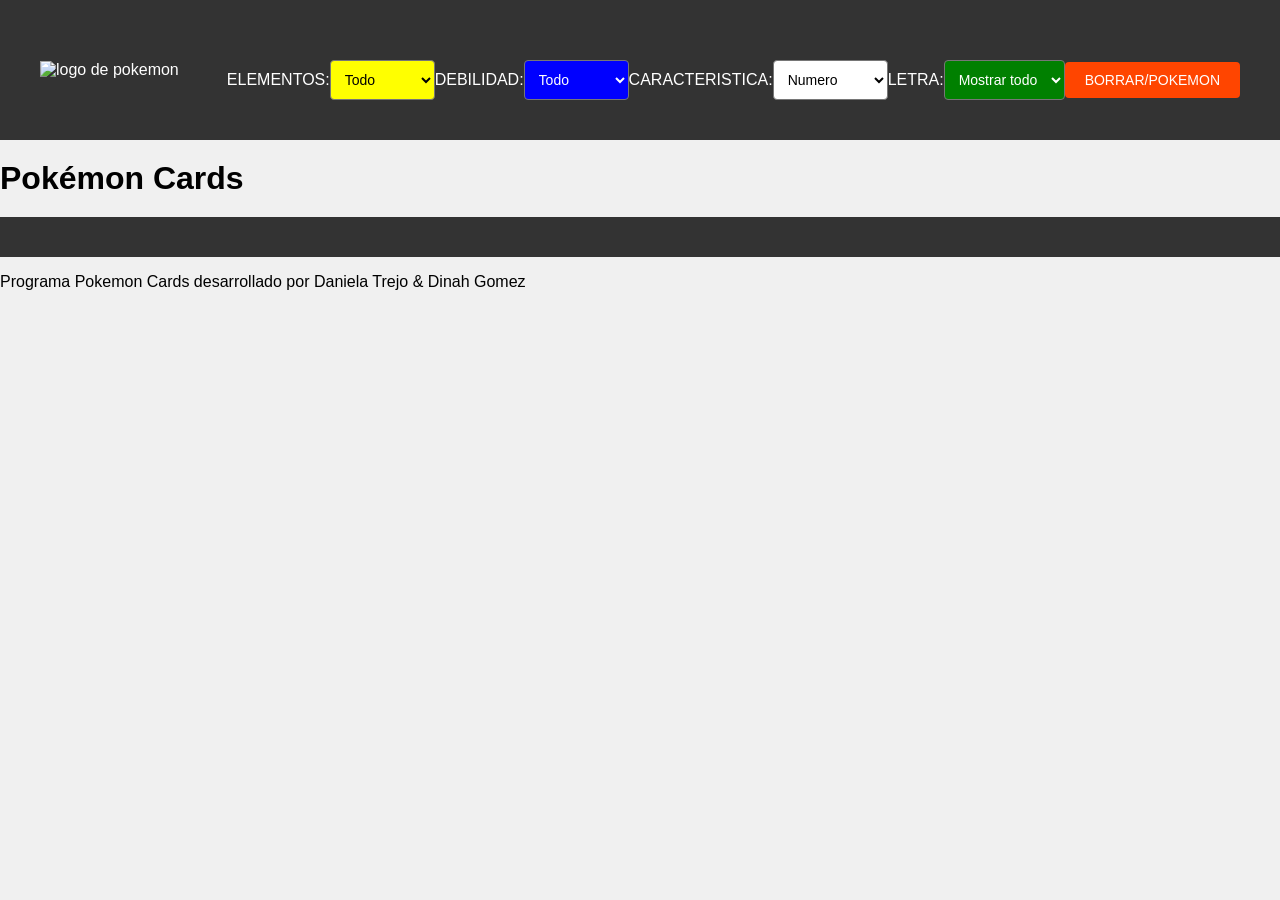
==== src/index.html @ 69b5def7 "nombres de botones" ====
<!DOCTYPE html>

<html lang="es">

<head>

 <meta charset="UTF-8" />
 <meta http-equiv="X-UA-Compatible" content="IE=edge" />
 <meta name="viewport" content="width=device-width, initial-scale=1.0" />
 <title>PokemonGame</title>
<link rel="stylesheet" href="style.css" />

</head>

 <body>

<header class="titulo-con-logo">
 <img src="https://encrypted-tbn0.gstatic.com/images?q=tbn:ANd9GcSlN7Bom07sPG8XqsISovyOghFONslfqtoxXQ&usqp=CAU" alt="logo de pokemon">

<main>

 <div class="botones desplegables">
 <label for="elemental"> ELEMENTOS:</label>
 <select id="elemental" name="elementos" data-testid="select-elementos">
 <option value="Todo">Todo</option>
 <option value="Planta">Planta</option>
 <option value="Agua">Agua</option>
 <option value="Fuego">Fuego</option>
 <option value="Veneno">Veneno</option>
 <option value="Psiquico">Psiquico</option>
 <option value="Volador">Volador</option>
 <option value="Fantasma">Fantasma</option>
 <option value="Electrico">Electrico</option>
 <option value="Normal">Normal</option>
 <option value="Hada">Hada</option>
 <option value="Acero">Acero</option>
 <option value="Lucha">Lucha</option>
 <option value="Siniestro">Siniestro</option>
 <option value="Dragon">Dragon</option>
  </select>



 <label for="weakness"> DEBILIDAD:</label>
 <select id="weakness" name="debilidad" data-testid="select-debilidad">
 <option value="Todo">Todo</option>
 <option value="Planta">Planta</option>
 <option value="Agua">Agua</option>
 <option value="Fuego">Fuego</option>
 <option value="Hielo">Hielo</option>
 <option value="Tierra">Tierra</option>
 <option value="Roca">Roca</option>
 <option value="Bicho">Bicho</option>
 <option value="Veneno">Veneno</option>
 <option value="Psiquico">Psiquico</option>
 <option value="Volador">Volador</option>
 <option value="Fantasma">Fantasma</option>
 <option value="Electrico">Electrico</option>
 <option value="Hada">Hada</option>
 <option value="Acero">Acero</option>
 <option value="Lucha">Lucha</option>
 <option value="Siniestro">Siniestro</option>
 <option value="Dragon">Dragon</option>
  </select>



 <label for="order">CARACTERISTICA:</label>
 <select id="order" name="ordenar" data-testid="select-ordenar">
 <option value="Numero">Numero</option>
 <option value="Nombre">Nombre</option>
 <option value="Generación">Generación</option>
 <option value="Ataque">Ataque</option>
 <option value="Defensa">Defensa</option>
 <option value="Velocidad">Velocidad</option>
  </select>



 <label for="word">LETRA:</label>
 <select id="word" name="alfabeto">
 <option value="">Mostrar todo</option>
 <option value="a">A</option>
 <option value="b">B</option>
 <option value="C">C</option>
 <option value="D">D</option>
 <option value="E">E</option>
 <option value="F">F</option>
 <option value="G">G</option>
 <option value="H">H</option>
 <option value="I">I</option>
 <option value="J">J</option>
 <option value="K">K</option>
 <option value="L">L</option>
 <option value="M">M</option>
 <option value="N">N</option>
 <option value="O">O</option>
 <option value="P">P</option>
 <option value="Q">Q</option>
 <option value="R">R</option>
 <option value="S">S</option>
 <option value="T">T</option>
 <option value="U">U</option>
 <option value="V">V</option>
 <option value="W">W</option>
 <option value="X">X</option>
 <option value="Y">Y</option>
 <option value="Z">Z</option>
 <option value="Z - A">Z - A</option>
  </select>


  <button id="clear" data-testid="button-borrar">BORRAR/POKEMON</button>

  </header>

  <h1>Pokémon Cards</h1>

</div>

 <div id="root">
 <ul
 id="pokemon-list"
 itemscope
 itemtype="http://schema.org/ItemList"
 ></ul>
 </div>
 </main>

 <script src="main.js" type="module"></script>

 <footer>
 <p>Programa Pokemon Cards desarrollado por Daniela Trejo & Dinah Gomez</p>
 </footer>
 </body>
</html>
---- src/style.css ----
/* Estilos para el contenedor principal */
body {
  font-family: Arial, sans-serif;
  background-color: #f0f0f0;
  margin: 0;
  padding: 0;
}

/* Estilos para el encabezado con el logo */
.titulo-con-logo {
  display: flex;
  align-items: center;
  justify-content: space-between;
  padding: 40px;
  background-color: #333;
  color: white;
}

.titulo-con-logo img {
  max-height: 80px;
  margin-right: 20px;
}

.titulo-con-logo h1 {
  margin: 0;
  font-size: 2em; /* Título un poco más grande */
}

/* Estilos para el contenedor de botones y selects */
.botones {
  display: flex;
  justify-content: space-around;
  align-items: center;
  margin-top: 20px;
}

.botones select,
.botones button {
  padding: 10px;
  font-size: 14px;
  border-radius: 4px;
  cursor: pointer;
}

/* Colores para los botones desplegables */
.botones select:nth-of-type(1) {
  background-color: yellow; /* Amarillo */
  color: black;
}

.botones select:nth-of-type(2) {
  background-color: blue; /* Azul */
  color: white;
}

.botones select:nth-of-type(3) {
  background-color: white; /* Blanco */
  color: black;
}

.botones select:nth-of-type(4) {
  background-color: green; /* Verde */
  color: white;
}

/* Estilos para el botón "BORRAR" */
#clear {
  background-color: #ff4500; /* Naranja */
  color: white;
  border: none;
  padding: 10px 20px;
  font-size: 14px;
  cursor: pointer;
  border-radius: 4px;
  transition: background-color 0.3s ease;
}

#clear:hover {
  background-color: #cc3700; /* Naranja más oscuro al hacer hover */
}

/* Estilos para la lista de Pokémon */
ul#pokemon-list {
  list-style-type: none;
  padding: 20px;
  display: flex;
  flex-wrap: wrap;
  gap: 20px;
  justify-content: center;
  background-color: #333; /* Fondo negro para el contenedor de las tarjetas */
}

ul#pokemon-list li {
  width: 250px;
  background-color: #fff;
  border: 1px solid #ccc;
  padding: 15px;
  border-radius: 8px;
  box-shadow: 0 4px 8px rgba(0, 0, 0, 0.1);
  position: relative;
  overflow: hidden;
  transition: transform 0.3s ease;
}

ul#pokemon-list li:hover {
  transform: scale(1.03);
}

ul#pokemon-list li img {
  width: 100%;
  height: auto;
  border-radius: 8px;
}

ul#pokemon-list li h3 {
  font-size: 1.2em;
  margin-top: 0.5em;
}

ul#pokemon-list li p {
  font-size: 0.9em;
  margin-top: 0.5em;
}

ul#pokemon-list li .facts {
  display: none;
  position: absolute;
  top: 0;
  left: 0;
  z-index: 10;
  width: 100%;
  height: 100%;
  background-color: rgba(240, 240, 240, 0.95);
  border: 1px solid #ccc;
  border-radius: 8px;
  padding: 10px;
  box-shadow: 0 4px 8px rgba(0, 0, 0, 0.1);
  overflow-y: auto;
}

ul#pokemon-list li:hover .facts {
  display: block;
}
/* Estilos para la lista de Pokémon */
ul#pokemon-list {
  list-style-type: none;
  padding: 20px;
  display: flex;
  flex-wrap: wrap;
  gap: 20px;
  justify-content: center;
  background-color: #333; /* Fondo negro para el contenedor de las tarjetas */
}

ul#pokemon-list li {
  width: 250px;
  background-color: #fff;
  border: 1px solid #ccc;
  padding: 15px;
  border-radius: 8px;
  box-shadow: 0 4px 8px rgba(0, 0, 0, 0.1);
  position: relative;
  overflow: hidden;
  transition: transform 0.3s ease;
}

ul#pokemon-list li:hover {
  transform: scale(1.03);
}

ul#pokemon-list li img {
  width: 100%;
  height: auto;
  border-radius: 8px;
}

ul#pokemon-list li h3 {
  font-size: 1.2em;
  margin-top: 0.5em;
}

ul#pokemon-list li p {
  font-size: 0.9em;
  margin-top: 0.5em;
}

ul#pokemon-list li .details {
  display: none;
  padding-top: 10px;
}

ul#pokemon-list li .details p {
  margin-top: 5px;
}

ul#pokemon-list li .read-more-button {
  background-color: #ff4500; /* Naranja */
  color: white;
  border: none;
  padding: 8px 12px;
  font-size: 14px;
  cursor: pointer;
  border-radius: 4px;
  transition: background-color 0.3s ease;
}

ul#pokemon-list li .read-more-button:hover {
  background-color: #cc3700; /* Naranja más oscuro al hacer hover */
}
ul#pokemon-list li .details {
  display: none;
  padding-top: 10px;
}

ul#pokemon-list li .read-more-button {
  background-color: #ff4500; /* Naranja */
  color: white;
  border: none;
  padding: 8px 12px;
  font-size: 14px;
  cursor: pointer;
  border-radius: 4px;
  transition: background-color 0.3s ease;
}

ul#pokemon-list li .read-more-button:hover {
  background-color: #cc3700; /* Naranja más oscuro al hacer hover */
}

ul#pokemon-list li:hover .details {
  display: block;
}
body {
    font-family: Arial, sans-serif;
}

.titulo-con-logo {
    display: flex;
    align-items: center;
    gap: 10px;
}

h1 {
    margin: 20px 0;
}

.botones-desplegables {
    display: flex;
    gap: 10px;
    margin-bottom: 20px;
}

#pokemon-container {
    display: flex;
    flex-wrap: wrap;
    gap: 20px;
}

.pokemon-card {
    border: 1px solid #ccc;
    padding: 10px;
    width: 200px;
    position: relative;
}

.pokemon-name {
    font-size: 1.5em;
    margin-bottom: 10px;
}

.pokemon-description {
    font-size: 1em;
    margin-bottom: 10px;
}

.pokemon-details {
    display: none;
    font-size: 0.9em;
}

.boton-leer-mas {
    background-color: #f8d030;
    border: none;
    padding: 10px;
    cursor: pointer;
    position: absolute;
    bottom: 10px;
    left: 50%;
    transform: translateX(-50%);
}

.boton-leer-mas:hover {
    background-color: #f7c912;
}

.hidden {
    display: none;
}
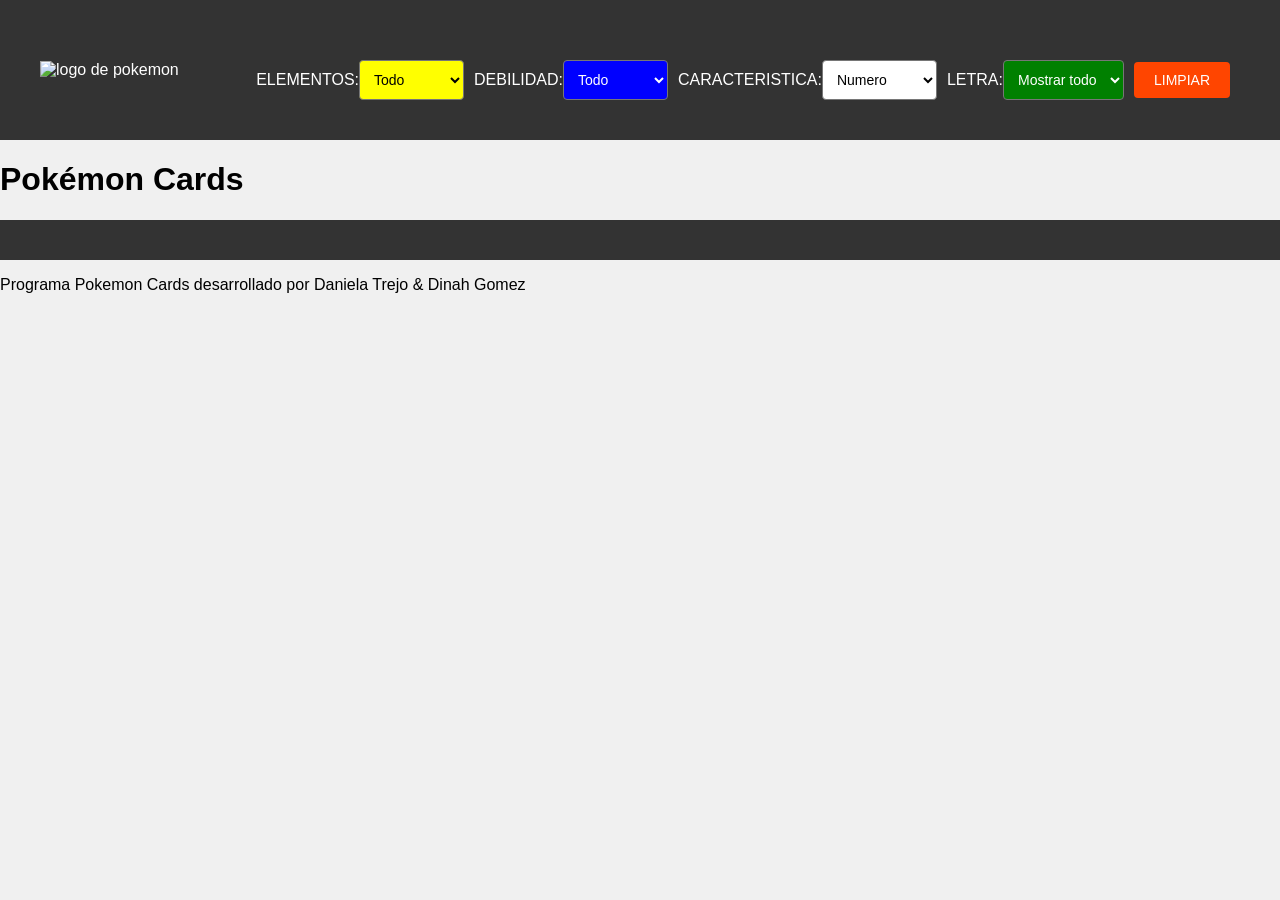
==== commit a0fcba8a: "prueba final" ====
--- a/src/index.html
+++ b/src/index.html
@@ -110,7 +110,7 @@
   </select>
 
 
-  <button id="clear" data-testid="button-borrar">BORRAR/POKEMON</button>
+  <button id="clear" data-testid="button-borrar">LIMPIAR</button>
 
   </header>
 
--- a/src/style.css
+++ b/src/style.css
@@ -18,7 +18,7 @@
 
 .titulo-con-logo img {
   max-height: 80px;
-  margin-right: 20px;
+  margin-right: 40px; /* Aumento del margen derecho para más espacio */
 }
 
 .titulo-con-logo h1 {
@@ -40,6 +40,7 @@
   font-size: 14px;
   border-radius: 4px;
   cursor: pointer;
+  margin-right: 10px; /* Espacio entre botones */
 }
 
 /* Colores para los botones desplegables */
@@ -122,68 +123,6 @@
   margin-top: 0.5em;
 }
 
-ul#pokemon-list li .facts {
-  display: none;
-  position: absolute;
-  top: 0;
-  left: 0;
-  z-index: 10;
-  width: 100%;
-  height: 100%;
-  background-color: rgba(240, 240, 240, 0.95);
-  border: 1px solid #ccc;
-  border-radius: 8px;
-  padding: 10px;
-  box-shadow: 0 4px 8px rgba(0, 0, 0, 0.1);
-  overflow-y: auto;
-}
-
-ul#pokemon-list li:hover .facts {
-  display: block;
-}
-/* Estilos para la lista de Pokémon */
-ul#pokemon-list {
-  list-style-type: none;
-  padding: 20px;
-  display: flex;
-  flex-wrap: wrap;
-  gap: 20px;
-  justify-content: center;
-  background-color: #333; /* Fondo negro para el contenedor de las tarjetas */
-}
-
-ul#pokemon-list li {
-  width: 250px;
-  background-color: #fff;
-  border: 1px solid #ccc;
-  padding: 15px;
-  border-radius: 8px;
-  box-shadow: 0 4px 8px rgba(0, 0, 0, 0.1);
-  position: relative;
-  overflow: hidden;
-  transition: transform 0.3s ease;
-}
-
-ul#pokemon-list li:hover {
-  transform: scale(1.03);
-}
-
-ul#pokemon-list li img {
-  width: 100%;
-  height: auto;
-  border-radius: 8px;
-}
-
-ul#pokemon-list li h3 {
-  font-size: 1.2em;
-  margin-top: 0.5em;
-}
-
-ul#pokemon-list li p {
-  font-size: 0.9em;
-  margin-top: 0.5em;
-}
-
 ul#pokemon-list li .details {
   display: none;
   padding-top: 10px;
@@ -207,13 +146,16 @@
 ul#pokemon-list li .read-more-button:hover {
   background-color: #cc3700; /* Naranja más oscuro al hacer hover */
 }
-ul#pokemon-list li .details {
+
+ul#pokemon-list li:hover .details {
+  display: block;
+}
+.hidden {
   display: none;
-  padding-top: 10px;
 }
-
-ul#pokemon-list li .read-more-button {
-  background-color: #ff4500; /* Naranja */
+/* Estilos para el botón "Leer más" y "Leer menos" */
+.flip-btn {
+  background-color: red; /* Cambia el color a rojo */
   color: white;
   border: none;
   padding: 8px 12px;
@@ -223,91 +165,6 @@
   transition: background-color 0.3s ease;
 }
 
-ul#pokemon-list li .read-more-button:hover {
-  background-color: #cc3700; /* Naranja más oscuro al hacer hover */
+.flip-btn:hover {
+  background-color: darkred; /* Color más oscuro al hacer hover */
 }
-
-ul#pokemon-list li:hover .details {
-  display: block;
-}
-body {
-    font-family: Arial, sans-serif;
-}
-
-.titulo-con-logo {
-    display: flex;
-    align-items: center;
-    gap: 10px;
-}
-
-h1 {
-    margin: 20px 0;
-}
-
-.botones-desplegables {
-    display: flex;
-    gap: 10px;
-    margin-bottom: 20px;
-}
-
-#pokemon-container {
-    display: flex;
-    flex-wrap: wrap;
-    gap: 20px;
-}
-
-.pokemon-card {
-    border: 1px solid #ccc;
-    padding: 10px;
-    width: 200px;
-    position: relative;
-}
-
-.pokemon-name {
-    font-size: 1.5em;
-    margin-bottom: 10px;
-}
-
-.pokemon-description {
-    font-size: 1em;
-    margin-bottom: 10px;
-}
-
-.pokemon-details {
-    display: none;
-    font-size: 0.9em;
-}
-
-.boton-leer-mas {
-    background-color: #f8d030;
-    border: none;
-    padding: 10px;
-    cursor: pointer;
-    position: absolute;
-    bottom: 10px;
-    left: 50%;
-    transform: translateX(-50%);
-}
-
-.boton-leer-mas:hover {
-    background-color: #f7c912;
-}
-
-.hidden {
-    display: none;
-}
-
-
-
-
-
-
-
-
-
-
-
-
-
-
-
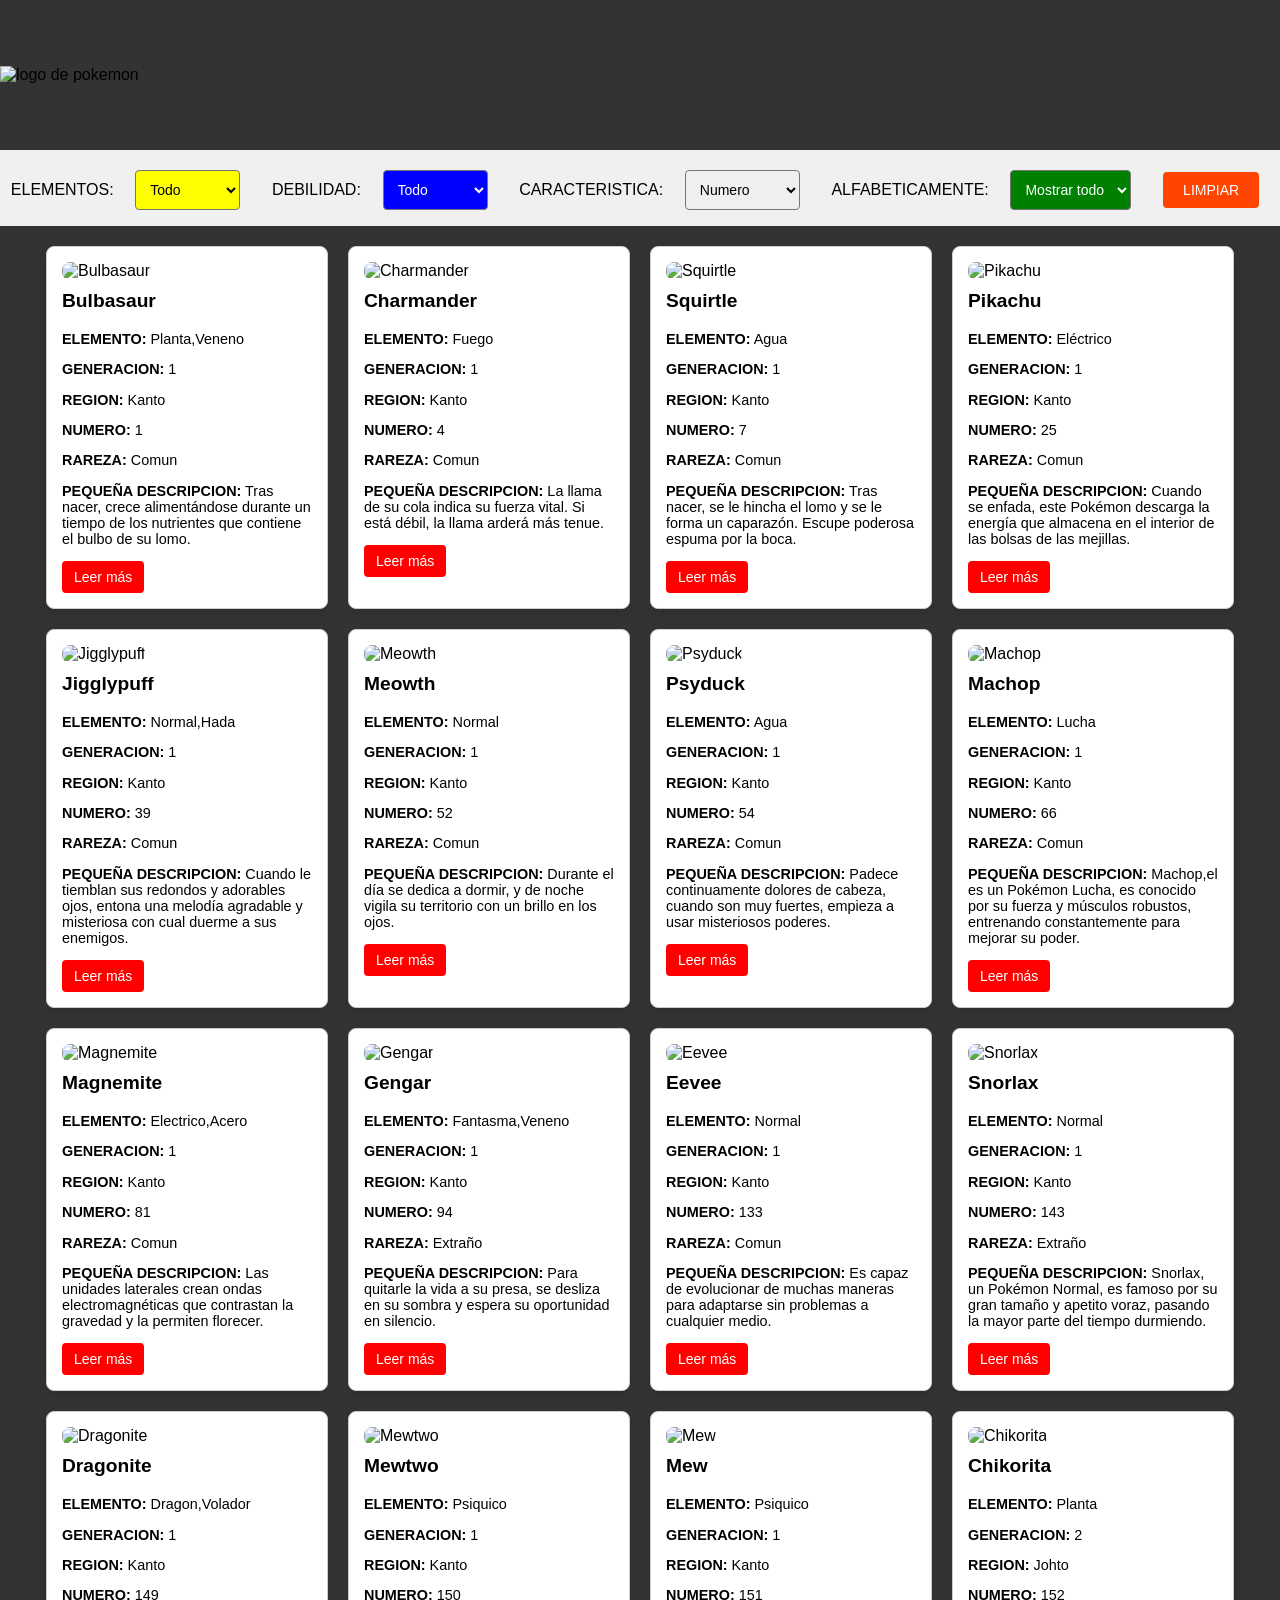
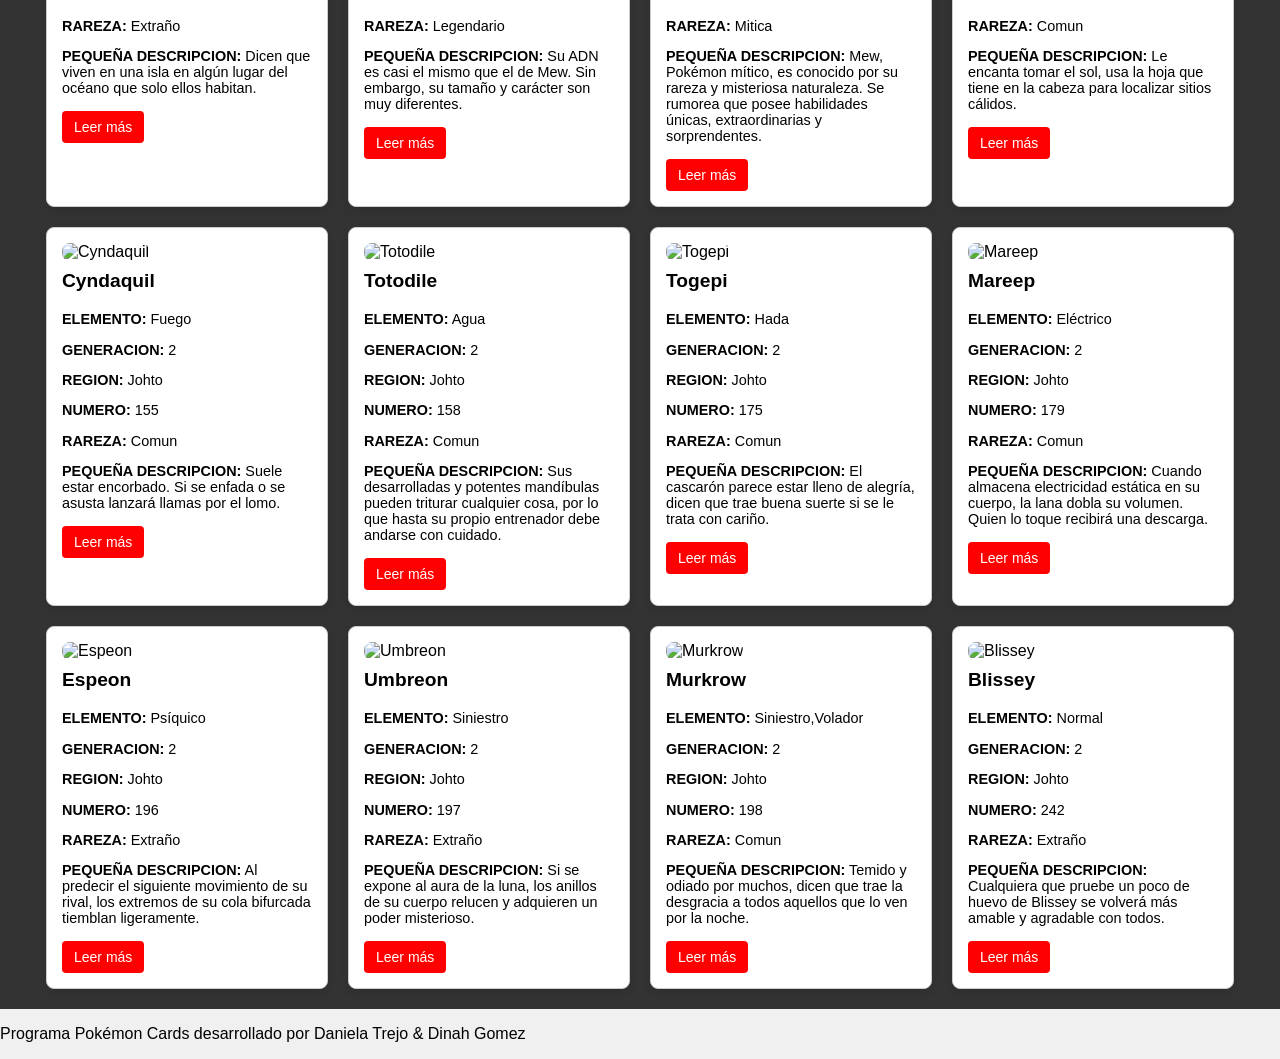
==== commit 7bf08714: "pruebas de test" ====
--- a/src/index.html
+++ b/src/index.html
@@ -4,133 +4,119 @@
 
 <head>
 
- <meta charset="UTF-8" />
- <meta http-equiv="X-UA-Compatible" content="IE=edge" />
- <meta name="viewport" content="width=device-width, initial-scale=1.0" />
- <title>PokemonGame</title>
-<link rel="stylesheet" href="style.css" />
+  <meta charset="UTF-8" />
+  <meta http-equiv="X-UA-Compatible" content="IE=edge" />
+  <meta name="viewport" content="width=device-width, initial-scale=1.0" />
+  <title>PokemonGame</title>
+  <link rel="stylesheet" href="style.css" />
 
 </head>
 
- <body>
+<body>
 
-<header class="titulo-con-logo">
- <img src="https://encrypted-tbn0.gstatic.com/images?q=tbn:ANd9GcSlN7Bom07sPG8XqsISovyOghFONslfqtoxXQ&usqp=CAU" alt="logo de pokemon">
-
-<main>
-
- <div class="botones desplegables">
- <label for="elemental"> ELEMENTOS:</label>
- <select id="elemental" name="elementos" data-testid="select-elementos">
- <option value="Todo">Todo</option>
- <option value="Planta">Planta</option>
- <option value="Agua">Agua</option>
- <option value="Fuego">Fuego</option>
- <option value="Veneno">Veneno</option>
- <option value="Psiquico">Psiquico</option>
- <option value="Volador">Volador</option>
- <option value="Fantasma">Fantasma</option>
- <option value="Electrico">Electrico</option>
- <option value="Normal">Normal</option>
- <option value="Hada">Hada</option>
- <option value="Acero">Acero</option>
- <option value="Lucha">Lucha</option>
- <option value="Siniestro">Siniestro</option>
- <option value="Dragon">Dragon</option>
-  </select>
-
-
-
- <label for="weakness"> DEBILIDAD:</label>
- <select id="weakness" name="debilidad" data-testid="select-debilidad">
- <option value="Todo">Todo</option>
- <option value="Planta">Planta</option>
- <option value="Agua">Agua</option>
- <option value="Fuego">Fuego</option>
- <option value="Hielo">Hielo</option>
- <option value="Tierra">Tierra</option>
- <option value="Roca">Roca</option>
- <option value="Bicho">Bicho</option>
- <option value="Veneno">Veneno</option>
- <option value="Psiquico">Psiquico</option>
- <option value="Volador">Volador</option>
- <option value="Fantasma">Fantasma</option>
- <option value="Electrico">Electrico</option>
- <option value="Hada">Hada</option>
- <option value="Acero">Acero</option>
- <option value="Lucha">Lucha</option>
- <option value="Siniestro">Siniestro</option>
- <option value="Dragon">Dragon</option>
-  </select>
-
-
-
- <label for="order">CARACTERISTICA:</label>
- <select id="order" name="ordenar" data-testid="select-ordenar">
- <option value="Numero">Numero</option>
- <option value="Nombre">Nombre</option>
- <option value="Generación">Generación</option>
- <option value="Ataque">Ataque</option>
- <option value="Defensa">Defensa</option>
- <option value="Velocidad">Velocidad</option>
-  </select>
-
-
-
- <label for="word">LETRA:</label>
- <select id="word" name="alfabeto">
- <option value="">Mostrar todo</option>
- <option value="a">A</option>
- <option value="b">B</option>
- <option value="C">C</option>
- <option value="D">D</option>
- <option value="E">E</option>
- <option value="F">F</option>
- <option value="G">G</option>
- <option value="H">H</option>
- <option value="I">I</option>
- <option value="J">J</option>
- <option value="K">K</option>
- <option value="L">L</option>
- <option value="M">M</option>
- <option value="N">N</option>
- <option value="O">O</option>
- <option value="P">P</option>
- <option value="Q">Q</option>
- <option value="R">R</option>
- <option value="S">S</option>
- <option value="T">T</option>
- <option value="U">U</option>
- <option value="V">V</option>
- <option value="W">W</option>
- <option value="X">X</option>
- <option value="Y">Y</option>
- <option value="Z">Z</option>
- <option value="Z - A">Z - A</option>
-  </select>
-
-
-  <button id="clear" data-testid="button-borrar">LIMPIAR</button>
-
+  <script src="main.js" type="module"></script>
+  <header id="miHeader" class="titulo-con-logo">
+    <h1>pokemon-card</h1>
+    <img src="https://upload.wikimedia.org/wikipedia/commons/1/1a/Pok%C3%A9mon_Trading_Card_Game_logo.svg" alt="logo de pokemon">
   </header>
 
-  <h1>Pokémon Cards</h1>
+  <main>
+    <div class="botones desplegables">
+      <label for="elemental">ELEMENTOS:</label>
+      <select id="elemental" name="elementos" data-testid="select-elementos" class="miSelect">
+        <option value="Todo">Todo</option>
+        <option value="Planta">Planta</option>
+        <option value="Agua">Agua</option>
+        <option value="Fuego">Fuego</option>
+        <option value="Veneno">Veneno</option>
+        <option value="Psiquico">Psiquico</option>
+        <option value="Volador">Volador</option>
+        <option value="Fantasma">Fantasma</option>
+        <option value="Electrico">Electrico</option>
+        <option value="Normal">Normal</option>
+        <option value="Hada">Hada</option>
+        <option value="Acero">Acero</option>
+        <option value="Lucha">Lucha</option>
+        <option value="Siniestro">Siniestro</option>
+        <option value="Dragon">Dragon</option>
+      </select>
 
-</div>
+      <label for="weakness">DEBILIDAD:</label>
+      <select id="weakness" name="debilidad" data-testid="select-debilidad" class="miSelect">
+        <option value="Todo">Todo</option>
+        <option value="Planta">Planta</option>
+        <option value="Agua">Agua</option>
+        <option value="Fuego">Fuego</option>
+        <option value="Hielo">Hielo</option>
+        <option value="Tierra">Tierra</option>
+        <option value="Roca">Roca</option>
+        <option value="Bicho">Bicho</option>
+        <option value="Veneno">Veneno</option>
+        <option value="Psiquico">Psiquico</option>
+        <option value="Volador">Volador</option>
+        <option value="Fantasma">Fantasma</option>
+        <option value="Electrico">Electrico</option>
+        <option value="Hada">Hada</option>
+        <option value="Acero">Acero</option>
+        <option value="Lucha">Lucha</option>
+        <option value="Siniestro">Siniestro</option>
+        <option value="Dragon">Dragon</option>
+      </select>
+      <label for="order">CARACTERISTICA:</label>
+      <select id="order" name="ordenar" data-testid="select-ordenar" class="miSelect">
+        <option value="Numero">Numero</option>
+        <option value="Nombre">Nombre</option>
+        <option value="Generación">Generación</option>
+        <option value="Ataque">Ataque</option>
+        <option value="Defensa">Defensa</option>
+        <option value="Velocidad">Velocidad</option>
+      </select>
+      <label for="word">ALFABETICAMENTE:</label>
+      <select id="word" name="alfabeto" class="miSelect">
+        <option value="">Mostrar todo</option>
+        <option value="a">A</option>
+        <option value="b">B</option>
+        <option value="c">C</option>
+        <option value="d">D</option>
+        <option value="e">E</option>
+        <option value="f">F</option>
+        <option value="g">G</option>
+        <option value="h">H</option>
+        <option value="i">I</option>
+        <option value="j">J</option>
+        <option value="k">K</option>
+        <option value="l">L</option>
+        <option value="m">M</option>
+        <option value="n">N</option>
+        <option value="o">O</option>
+        <option value="p">P</option>
+        <option value="q">Q</option>
+        <option value="r">R</option>
+        <option value="s">S</option>
+        <option value="t">T</option>
+        <option value="u">U</option>
+        <option value="v">V</option>
+        <option value="w">W</option>
+        <option value="x">X</option>
+        <option value="y">Y</option>
+        <option value="z">Z</option>
+        <option value="z-a">Z - A</option>
+      </select>
+      <button id="clear" data-testid="button-borrar">LIMPIAR</button>
+    </div>
 
- <div id="root">
- <ul
- id="pokemon-list"
- itemscope
- itemtype="http://schema.org/ItemList"
- ></ul>
- </div>
- </main>
+    <div id="root">
+      <ul id="pokemon-list"
+       itemscope
+       itemtype="http://schema.org/ItemList">
+        <!-- los elementos <li> estan justificados en view --> 
+      </ul>
+    </div>
+  </main>
+</body>
 
- <script src="main.js" type="module"></script>
+<footer>
+    <p>Programa Pokémon Cards desarrollado por Daniela Trejo & Dinah Gomez</p>
+  </footer>
 
- <footer>
- <p>Programa Pokemon Cards desarrollado por Daniela Trejo & Dinah Gomez</p>
- </footer>
- </body>
 </html>
--- a/src/style.css
+++ b/src/style.css
@@ -9,21 +9,26 @@
 /* Estilos para el encabezado con el logo */
 .titulo-con-logo {
   display: flex;
+  justify-content: center;
   align-items: center;
-  justify-content: space-between;
-  padding: 40px;
+  padding: 0;
   background-color: #333;
-  color: white;
+  width: 100%;
+  height: 150px; /* Ajustar la altura según sea necesario */
+  overflow: hidden;
 }
 
 .titulo-con-logo img {
-  max-height: 80px;
-  margin-right: 40px; /* Aumento del margen derecho para más espacio */
+  width: 100%;
+  height: auto;
+  max-height: 150px; /* Ajustar la altura máxima según sea necesario */
+  object-fit: contain;
+  margin: 0;
 }
 
+/* Ocultar el título si no es necesario */
 .titulo-con-logo h1 {
-  margin: 0;
-  font-size: 2em; /* Título un poco más grande */
+  display: none;
 }
 
 /* Estilos para el contenedor de botones y selects */
@@ -54,7 +59,7 @@
   color: white;
 }
 
-.botones select:nth-of-type(3) {
+botones select:nth-of-type(3) {
   background-color: white; /* Blanco */
   color: black;
 }
@@ -150,9 +155,11 @@
 ul#pokemon-list li:hover .details {
   display: block;
 }
+
 .hidden {
   display: none;
 }
+
 /* Estilos para el botón "Leer más" y "Leer menos" */
 .flip-btn {
   background-color: red; /* Cambia el color a rojo */
@@ -168,3 +175,4 @@
 .flip-btn:hover {
   background-color: darkred; /* Color más oscuro al hacer hover */
 }
+
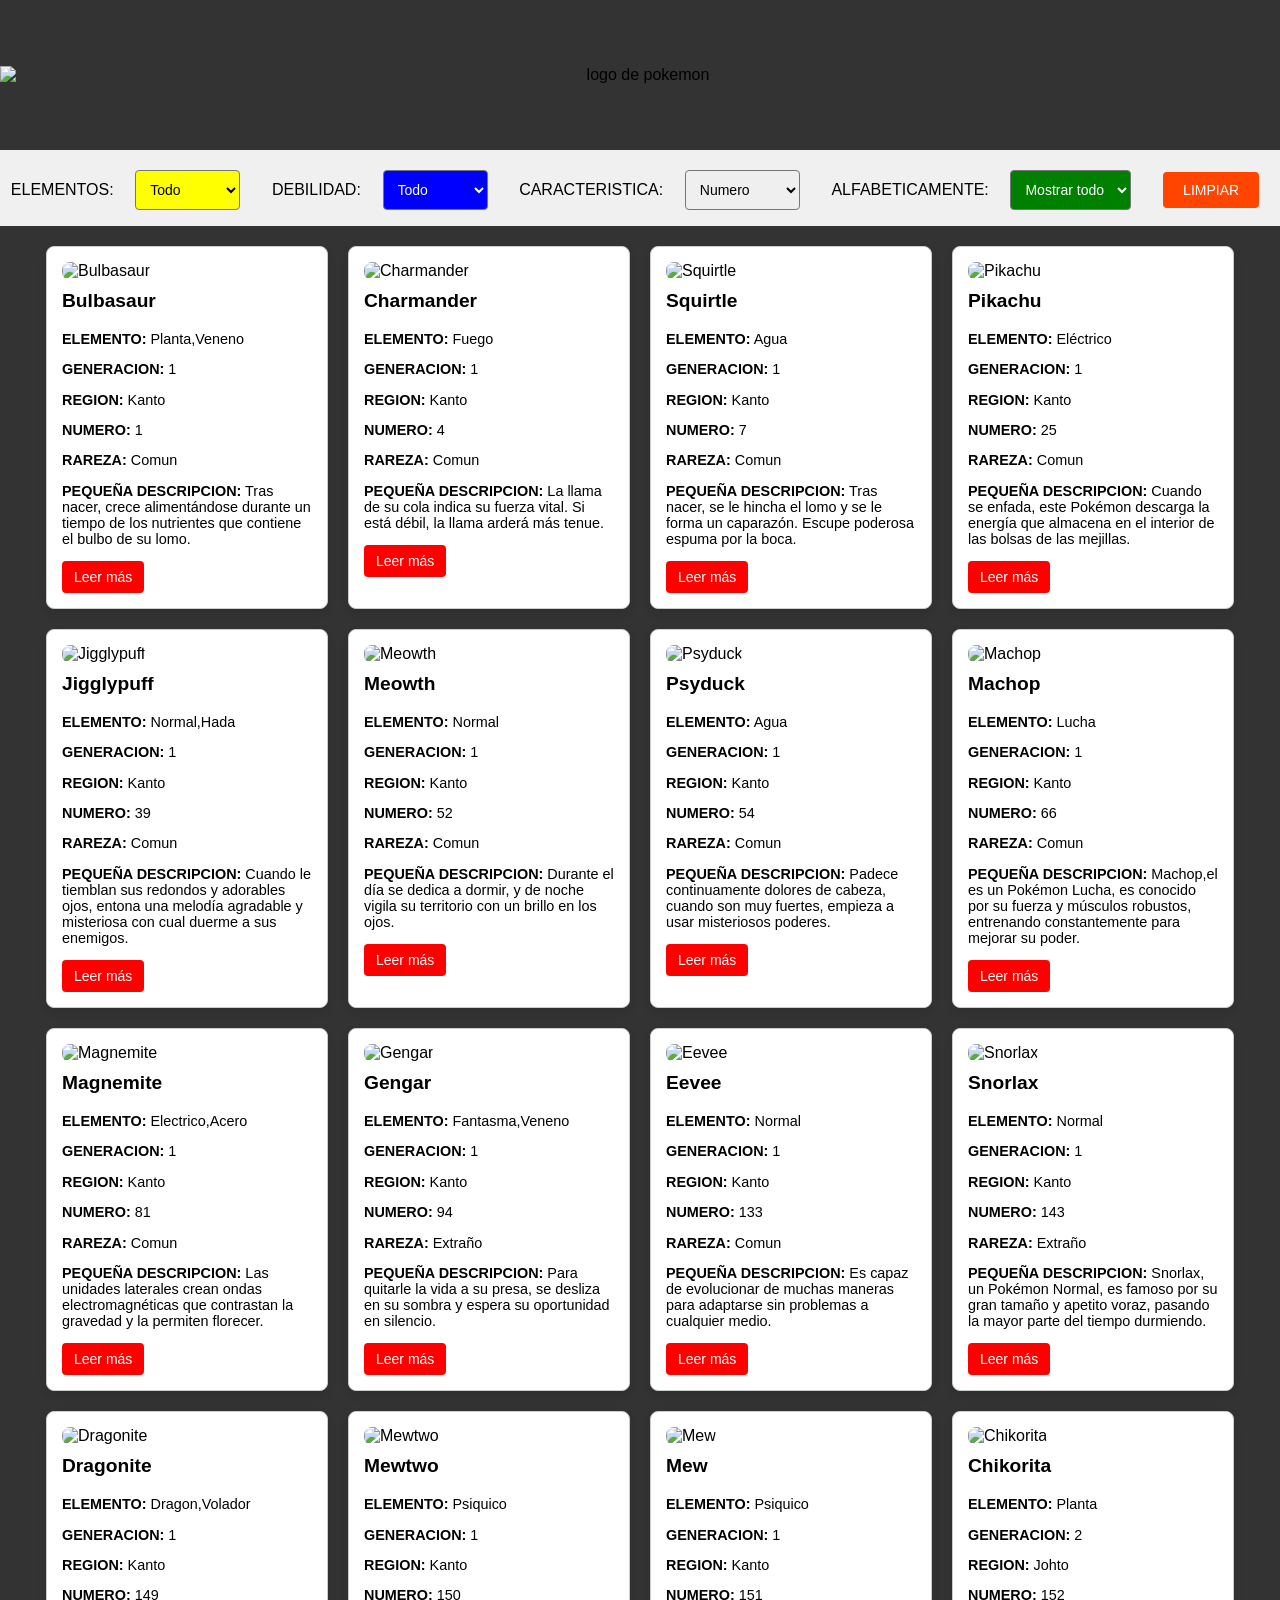
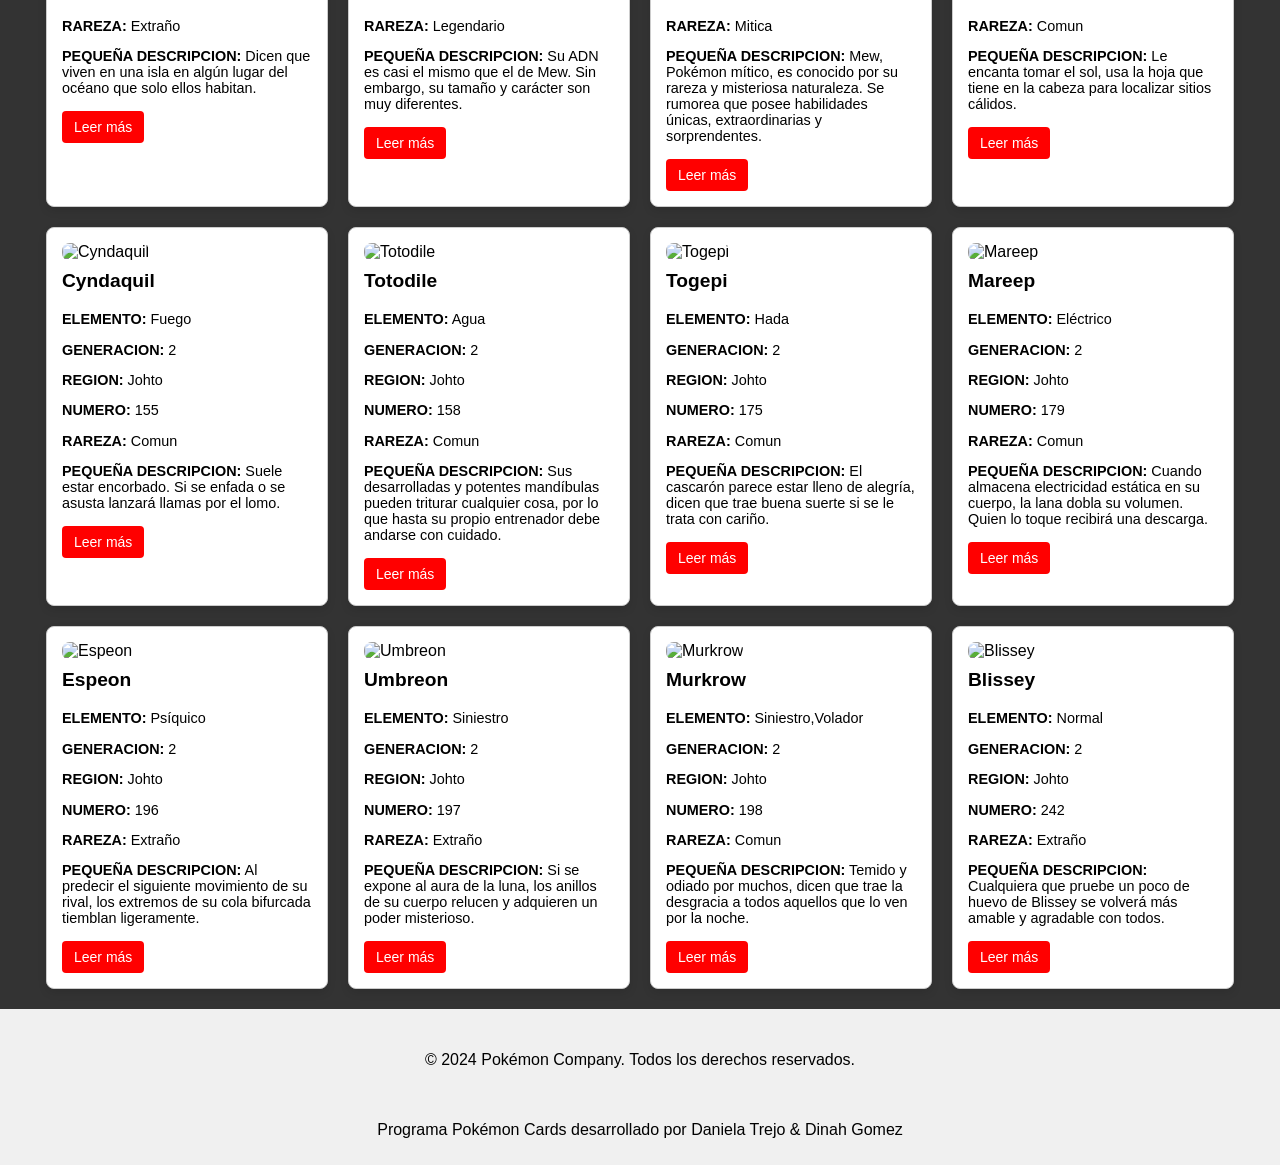
==== commit b093147f: "cambios 2 de pruebas" ====
--- a/src/index.html
+++ b/src/index.html
@@ -15,15 +15,15 @@
 <body>
 
   <script src="main.js" type="module"></script>
-  <header id="miHeader" class="titulo-con-logo">
-    <h1>pokemon-card</h1>
+  <header>
+    <h1></h1>
     <img src="https://upload.wikimedia.org/wikipedia/commons/1/1a/Pok%C3%A9mon_Trading_Card_Game_logo.svg" alt="logo de pokemon">
   </header>
-
-  <main>
+  
+    <main>
     <div class="botones desplegables">
       <label for="elemental">ELEMENTOS:</label>
-      <select id="elemental" name="elementos" data-testid="select-elementos" class="miSelect">
+      <select id="elemental" name="elementos" data-testid="select-elementos" >
         <option value="Todo">Todo</option>
         <option value="Planta">Planta</option>
         <option value="Agua">Agua</option>
@@ -42,7 +42,7 @@
       </select>
 
       <label for="weakness">DEBILIDAD:</label>
-      <select id="weakness" name="debilidad" data-testid="select-debilidad" class="miSelect">
+      <select id="weakness" name="debilidad" data-testid="select-debilidad" >
         <option value="Todo">Todo</option>
         <option value="Planta">Planta</option>
         <option value="Agua">Agua</option>
@@ -63,7 +63,7 @@
         <option value="Dragon">Dragon</option>
       </select>
       <label for="order">CARACTERISTICA:</label>
-      <select id="order" name="ordenar" data-testid="select-ordenar" class="miSelect">
+      <select id="order" name="ordenar" data-testid="select-ordenar" >
         <option value="Numero">Numero</option>
         <option value="Nombre">Nombre</option>
         <option value="Generación">Generación</option>
@@ -72,7 +72,7 @@
         <option value="Velocidad">Velocidad</option>
       </select>
       <label for="word">ALFABETICAMENTE:</label>
-      <select id="word" name="alfabeto" class="miSelect">
+      <select id="word" name="alfabeto" >
         <option value="">Mostrar todo</option>
         <option value="a">A</option>
         <option value="b">B</option>
@@ -113,10 +113,10 @@
       </ul>
     </div>
   </main>
+  <footer>
+    <p>Programa Pokémon Cards desarrollado por Daniela Trejo & Dinah Gomez</p>
+  </footer>
 </body>
 
-<footer>
-    <p>Programa Pokémon Cards desarrollado por Daniela Trejo & Dinah Gomez</p>
-  </footer>
 
 </html>
--- a/src/style.css
+++ b/src/style.css
@@ -1,3 +1,10 @@
+header {
+  background-color: #ffffff;
+  padding: 10px;
+  text-align: center;
+}
+
+
 /* Estilos para el contenedor principal */
 body {
   font-family: Arial, sans-serif;
@@ -7,7 +14,7 @@
 }
 
 /* Estilos para el encabezado con el logo */
-.titulo-con-logo {
+header {
   display: flex;
   justify-content: center;
   align-items: center;
@@ -18,7 +25,7 @@
   overflow: hidden;
 }
 
-.titulo-con-logo img {
+header img {
   width: 100%;
   height: auto;
   max-height: 150px; /* Ajustar la altura máxima según sea necesario */
@@ -27,7 +34,7 @@
 }
 
 /* Ocultar el título si no es necesario */
-.titulo-con-logo h1 {
+header h1 {
   display: none;
 }
 
@@ -60,7 +67,7 @@
 }
 
 botones select:nth-of-type(3) {
-  background-color: white; /* Blanco */
+  background-color: red; /* Blanco */
   color: black;
 }
 
@@ -160,6 +167,10 @@
   display: none;
 }
 
+li {
+ color:black/* Estilos para elementos <li> */
+}
+
 /* Estilos para el botón "Leer más" y "Leer menos" */
 .flip-btn {
   background-color: red; /* Cambia el color a rojo */
@@ -175,4 +186,9 @@
 .flip-btn:hover {
   background-color: darkred; /* Color más oscuro al hacer hover */
 }
+footer {
+  background-color: #f0f0f0;
+  padding: 10px;
+  text-align: center;
+}
 
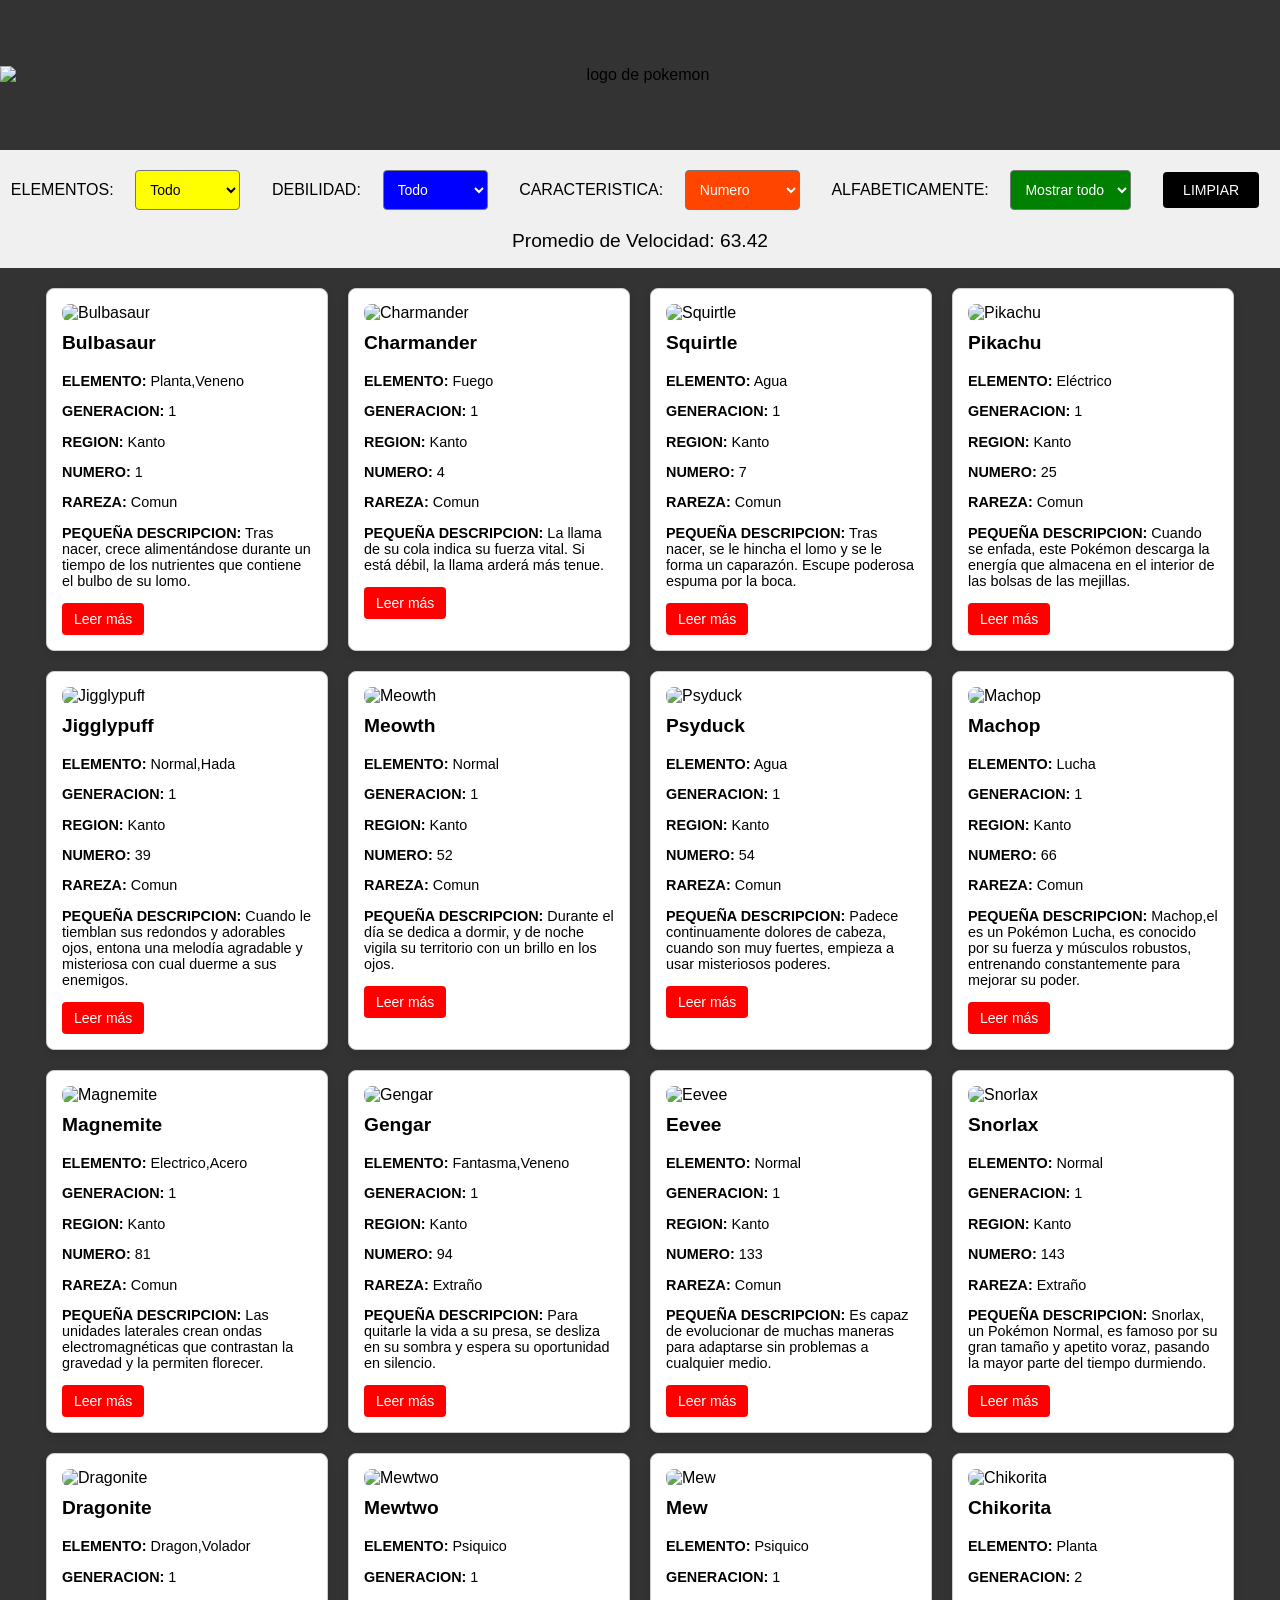
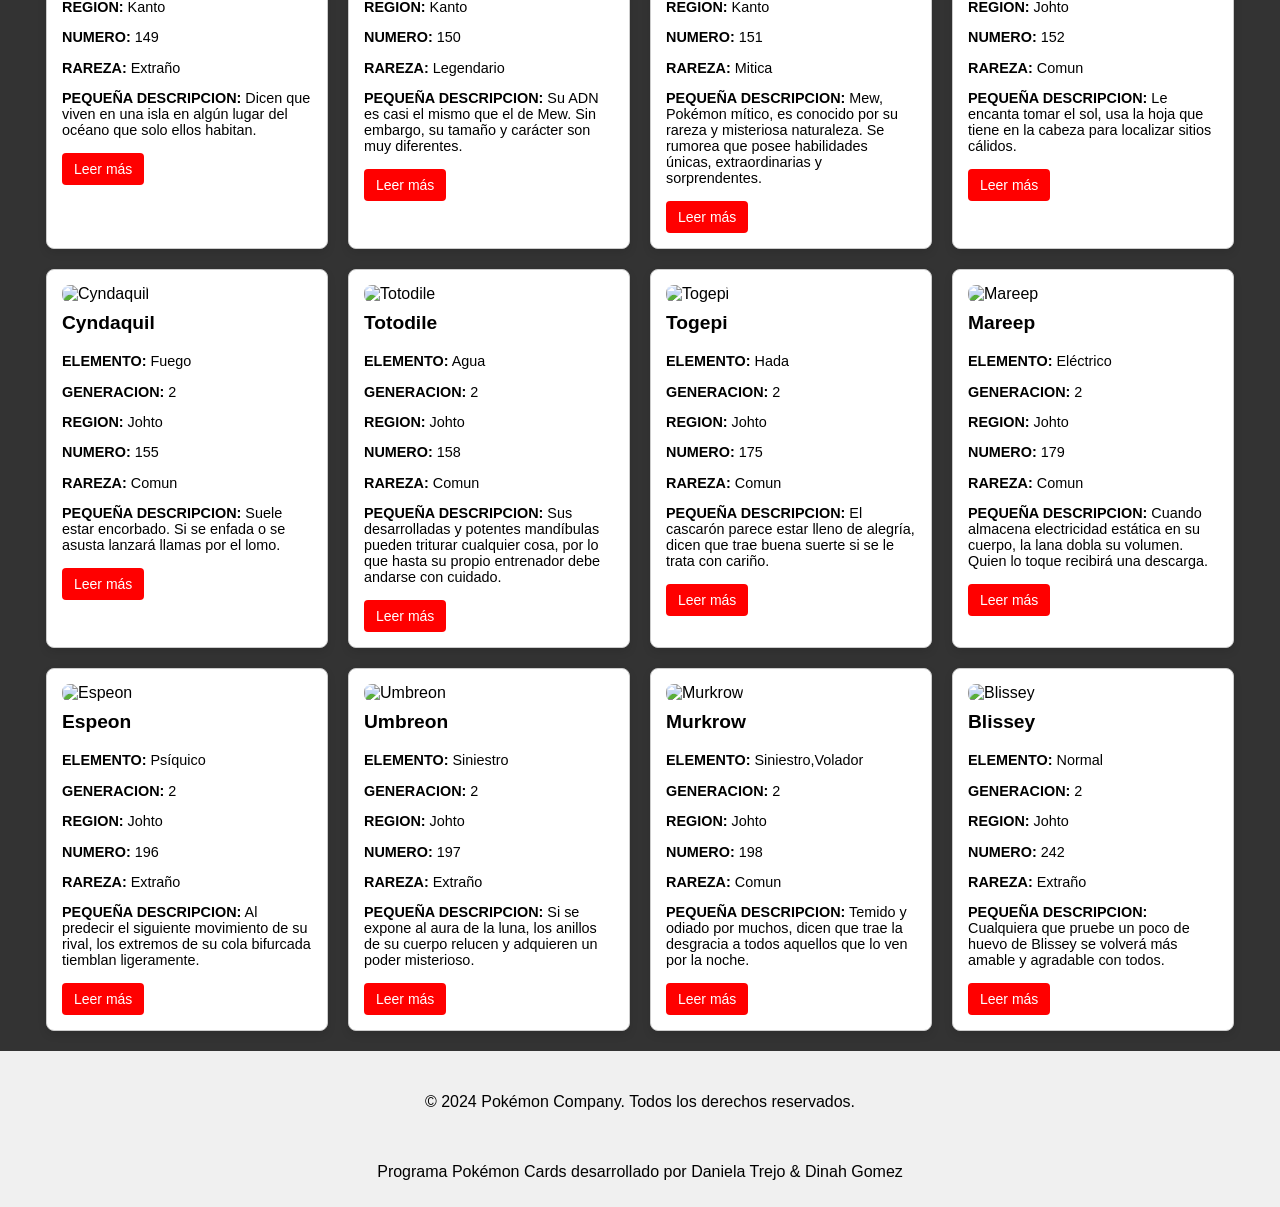
==== commit 5e9ddf45: "cambios para pruebas" ====
--- a/src/index.html
+++ b/src/index.html
@@ -105,6 +105,11 @@
       <button id="clear" data-testid="button-borrar">LIMPIAR</button>
     </div>
 
+    <!-- Contenedor para promedio de velocidad -->
+    <div id="average-speed" style="text-align: center; margin-top: 20px; font-size: 1.2em;">
+      <!-- Aquí se mostrará el promedio de velocidad -->
+    </div>
+
     <div id="root">
       <ul id="pokemon-list"
        itemscope
@@ -113,8 +118,9 @@
       </ul>
     </div>
   </main>
+  
   <footer>
-    <p>Programa Pokémon Cards desarrollado por Daniela Trejo & Dinah Gomez</p>
+    <p>Programa Pokémon Cards desarrollado por Daniela Trejo &amp; Dinah Gomez</p>
   </footer>
 </body>
 
--- a/src/style.css
+++ b/src/style.css
@@ -66,9 +66,9 @@
   color: white;
 }
 
-botones select:nth-of-type(3) {
-  background-color: red; /* Blanco */
-  color: black;
+.botones select:nth-of-type(3) {
+  background-color: orangered; /* Naranja */
+  color: white;
 }
 
 .botones select:nth-of-type(4) {
@@ -78,7 +78,7 @@
 
 /* Estilos para el botón "BORRAR" */
 #clear {
-  background-color: #ff4500; /* Naranja */
+  background-color: black; /* Naranja */
   color: white;
   border: none;
   padding: 10px 20px;
@@ -105,7 +105,7 @@
 
 ul#pokemon-list li {
   width: 250px;
-  background-color: #fff;
+  background-color: white;
   border: 1px solid #ccc;
   padding: 15px;
   border-radius: 8px;
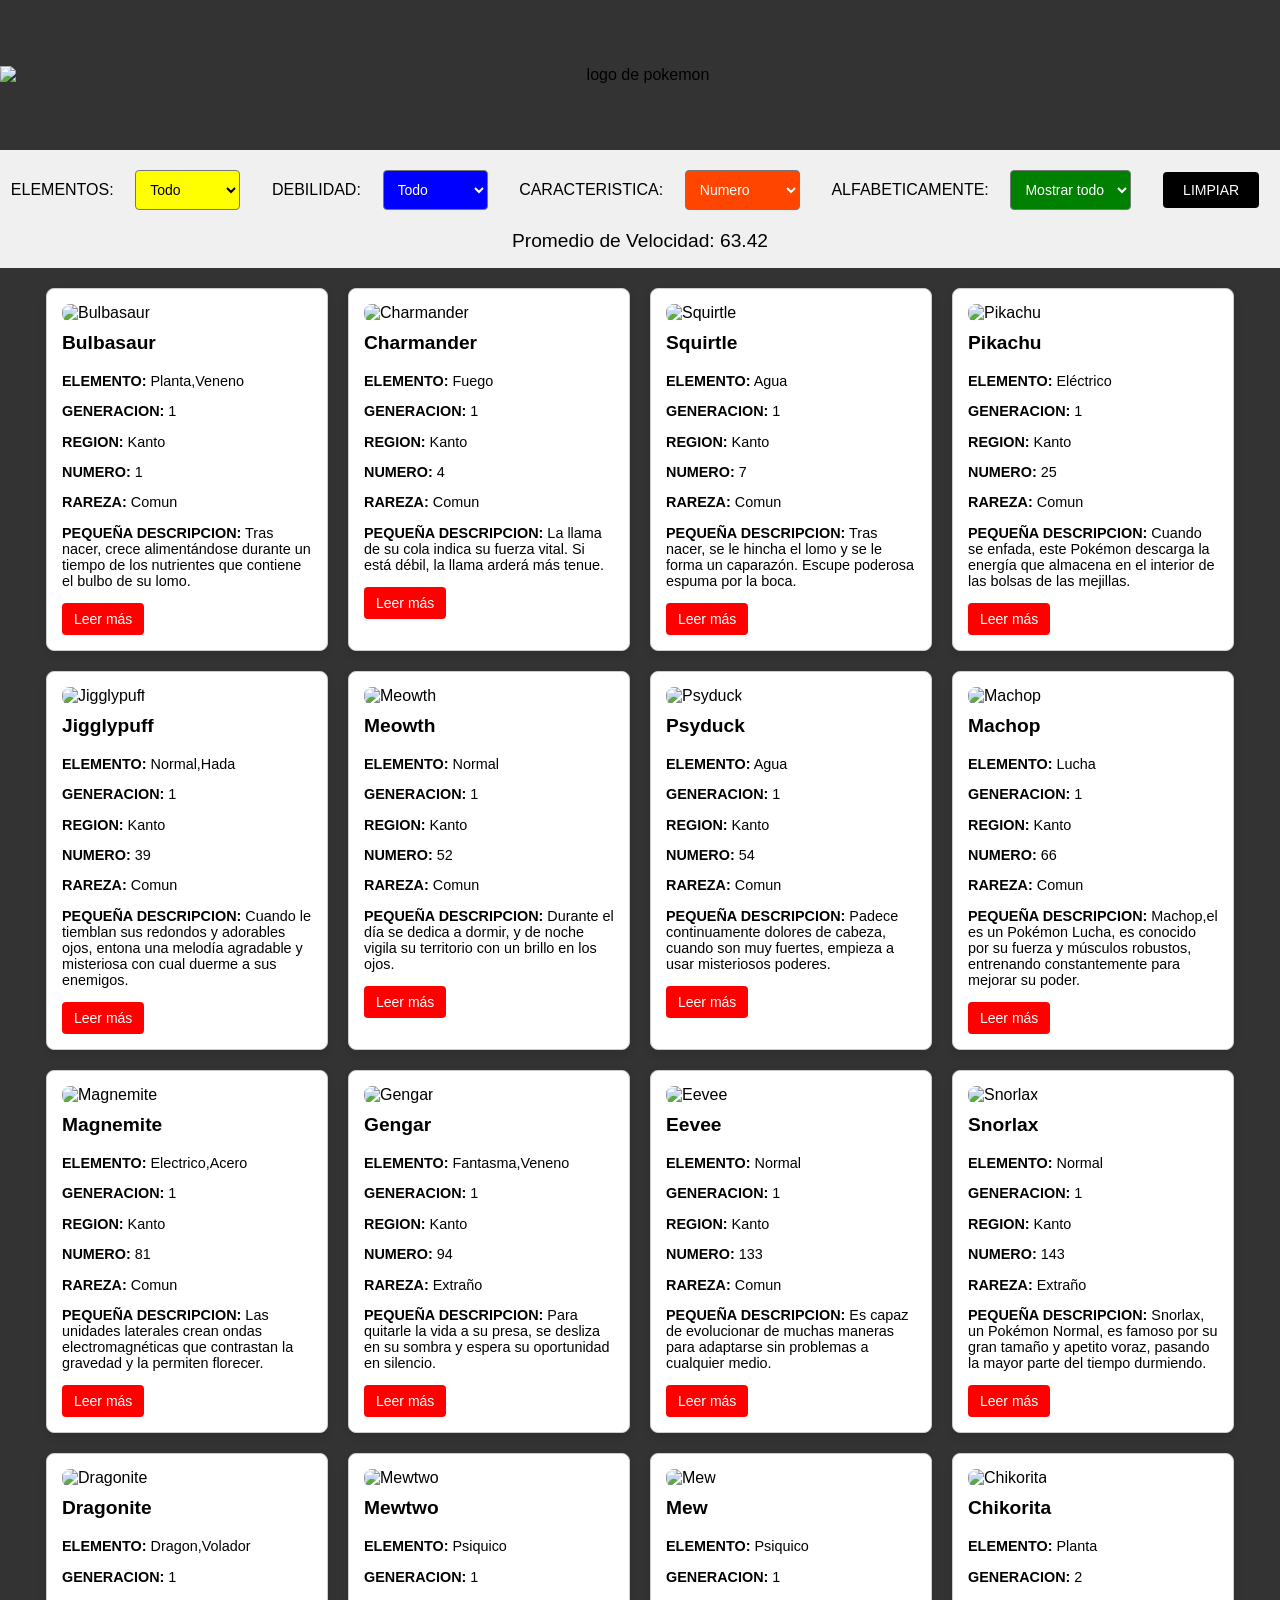
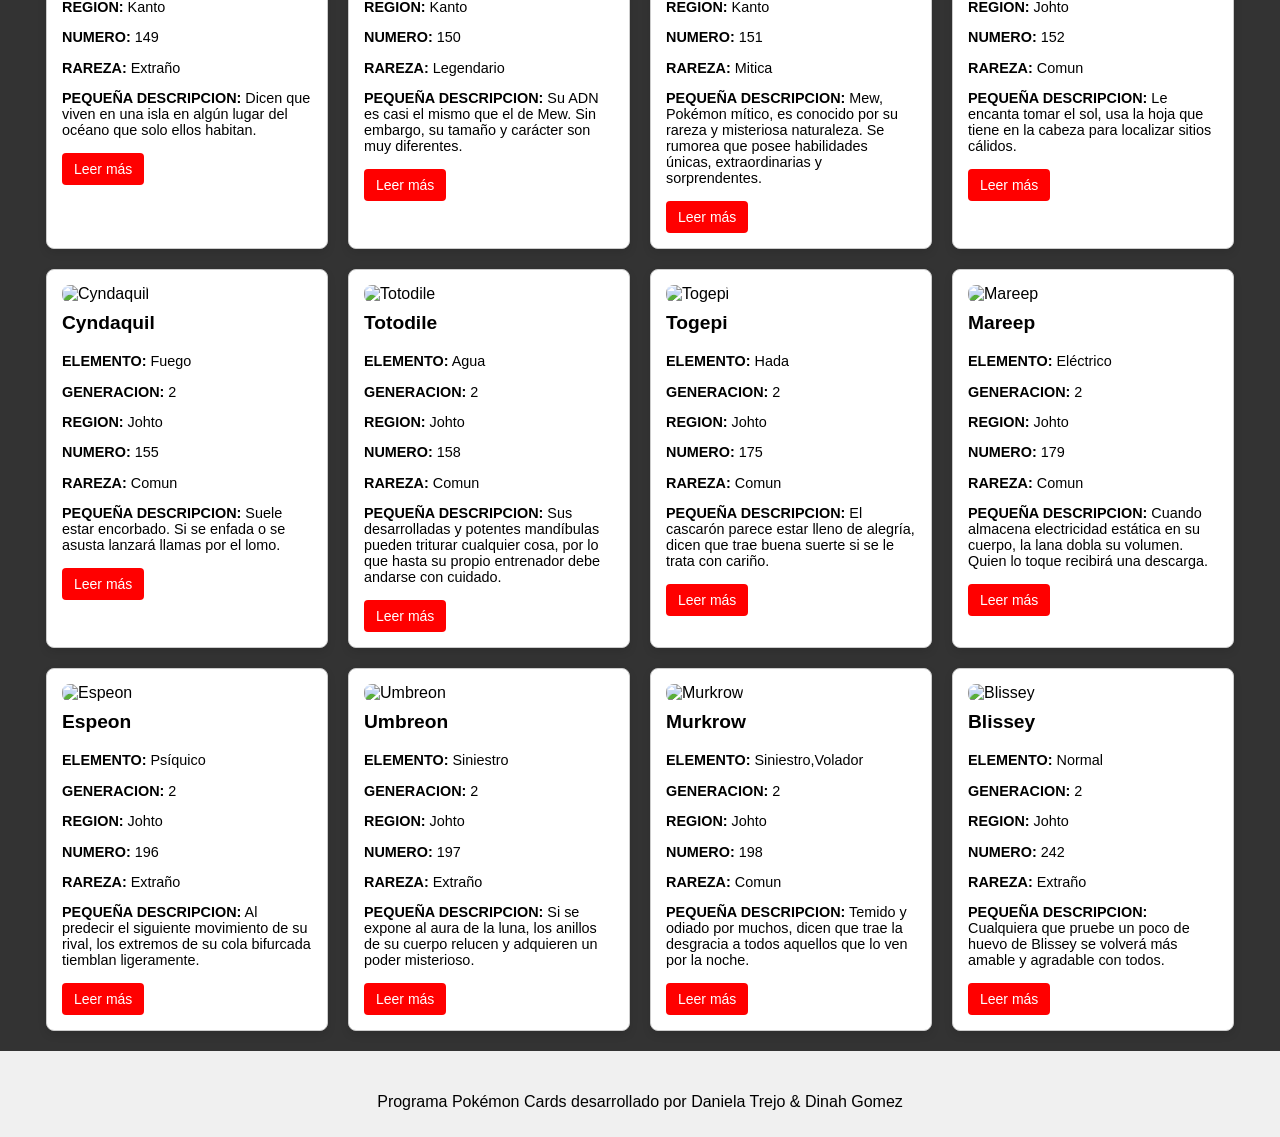
==== commit 36c44071: "comentarios" ====
--- a/src/index.html
+++ b/src/index.html
@@ -20,11 +20,11 @@
     <img src="https://upload.wikimedia.org/wikipedia/commons/1/1a/Pok%C3%A9mon_Trading_Card_Game_logo.svg" alt="logo de pokemon">
   </header>
   
-    <main>
-    <div class="botones desplegables">
-      <label for="elemental">ELEMENTOS:</label>
-      <select id="elemental" name="elementos" data-testid="select-elementos" >
-        <option value="Todo">Todo</option>
+  <main>
+    <div class="botones desplegables">  <!-- lo estamos usando como un contenedor genérico, para agrupar elementos HTML. clases, botones y desplegables, se utilizan para aplicar estilos CSS específicos a este contenedor y a los elementos dentro de él. -->
+      <label for="elemental">ELEMENTOS:</label> <!-- etiqueta, está asociada con el elemento <select> que tiene el atributo id="elemental". El atributo for en la etiqueta <label> establece una conexión con el <select> correspondiente, -->
+      <select id="elemental" name="elementos" data-testid="select-elementos" > <!-- id Proporciona un identificador único para el menú desplegable. atributo es utilizado para propósitos de (testing), seleccionar este elemento específico en el DOM. -->
+        <option value="Todo">Todo</option>  <!-- etiqueta opción dentro del menú desplegable. Los atributos y contenidos son: v= El valor asociado a esta opción, que se envía al formulario si esta opción está seleccionada. todo texto usuario -->
         <option value="Planta">Planta</option>
         <option value="Agua">Agua</option>
         <option value="Fuego">Fuego</option>
@@ -62,6 +62,7 @@
         <option value="Siniestro">Siniestro</option>
         <option value="Dragon">Dragon</option>
       </select>
+
       <label for="order">CARACTERISTICA:</label>
       <select id="order" name="ordenar" data-testid="select-ordenar" >
         <option value="Numero">Numero</option>
@@ -71,6 +72,7 @@
         <option value="Defensa">Defensa</option>
         <option value="Velocidad">Velocidad</option>
       </select>
+
       <label for="word">ALFABETICAMENTE:</label>
       <select id="word" name="alfabeto" >
         <option value="">Mostrar todo</option>
@@ -102,27 +104,30 @@
         <option value="z">Z</option>
         <option value="z-a">Z - A</option>
       </select>
-      <button id="clear" data-testid="button-borrar">LIMPIAR</button>
+
+      <button id="clear" data-testid="button-borrar">LIMPIAR</button> <!-- botón "LIMPIAR", que tiene un identificador id=clear, para su manipulación y un atributo data-testid para propósitos de prueba. --> 
     </div>
 
     <!-- Contenedor para promedio de velocidad -->
-    <div id="average-speed" style="text-align: center; margin-top: 20px; font-size: 1.2em;">
+    <div id="average-speed" style="text-align: center; margin-top: 20px; font-size: 1.2em;"><!--  crea id contenedor de bloque único para seleccionar en otros archivos,--> 
       <!-- Aquí se mostrará el promedio de velocidad -->
     </div>
 
-    <div id="root">
-      <ul id="pokemon-list"
+    <div id="root"> <!-- renderizar contenido dinámico, como la lista de Pokémon. -->
+      <ul id="pokemon-list"  
        itemscope
        itemtype="http://schema.org/ItemList">
-        <!-- los elementos <li> estan justificados en view --> 
+        <!-- los elementos <li> están justificados en view --> 
+        <!-- este elemento y sus descendientes forman un scope (alcance) de datos estructurados.
+         Define el tipo de datos estructurados utilizando la especificación de Schema.org. En este caso, indica que el elemento es una lista de ítems.--> 
       </ul>
-    </div>
+    </div> 
+
   </main>
   
   <footer>
     <p>Programa Pokémon Cards desarrollado por Daniela Trejo &amp; Dinah Gomez</p>
   </footer>
-</body>
+  </body>
+  </html>
 
-
-</html>
--- a/src/style.css
+++ b/src/style.css
@@ -1,194 +1,199 @@
+/* Estilos para el encabezado */
 header {
-  background-color: #ffffff;
-  padding: 10px;
-  text-align: center;
+  background-color: #ffffff; /* Color de fondo blanco */
+  padding: 10px; /* Espacio interior alrededor del contenido */
+  text-align: center; /* Alineación centrada del contenido */
 }
 
 
 /* Estilos para el contenedor principal */
 body {
-  font-family: Arial, sans-serif;
-  background-color: #f0f0f0;
-  margin: 0;
-  padding: 0;
+  font-family: Arial, sans-serif; /* Fuente de texto */
+  background-color: #f0f0f0; /* Color de fondo gris claro */
+  margin: 0; /* Elimina el margen por defecto */
+  padding: 0; /* Elimina el padding por defecto */
 }
 
 /* Estilos para el encabezado con el logo */
 header {
-  display: flex;
-  justify-content: center;
-  align-items: center;
-  padding: 0;
-  background-color: #333;
-  width: 100%;
-  height: 150px; /* Ajustar la altura según sea necesario */
-  overflow: hidden;
+  display: flex; /* Utiliza flexbox para alinear elementos */
+  justify-content: center; /* Alinea el contenido en el centro horizontalmente */
+  align-items: center; /* Alinea el contenido en el centro verticalmente */
+  padding: 0; /* Espacio interior alrededor del contenido */
+  background-color: #333; /* Color de fondo negro */
+  width: 100%; /* Ancho completo */
+  height: 150px; /* Altura fija */
+  overflow: hidden; /* Oculta el contenido que se desborde */
 }
 
 header img {
-  width: 100%;
-  height: auto;
-  max-height: 150px; /* Ajustar la altura máxima según sea necesario */
-  object-fit: contain;
-  margin: 0;
+  width: 100%; /* Ancho completo */
+  height: auto; /* Altura automática */
+  max-height: 150px; /* Altura máxima */
+  object-fit: contain; /* Contiene la imagen dentro del contenedor */
+  margin: 0; /* Sin margen */
 }
 
 /* Ocultar el título si no es necesario */
 header h1 {
-  display: none;
+  display: none; /* No mostrar el título */
 }
 
 /* Estilos para el contenedor de botones y selects */
 .botones {
-  display: flex;
-  justify-content: space-around;
-  align-items: center;
-  margin-top: 20px;
+  display: flex; /* Utiliza flexbox para alinear elementos */
+  justify-content: space-around; /* Espacio alrededor de los elementos */
+  align-items: center; /* Alinea los elementos verticalmente en el centro */
+  margin-top: 20px; /* Margen superior */
 }
 
 .botones select,
 .botones button {
-  padding: 10px;
-  font-size: 14px;
-  border-radius: 4px;
-  cursor: pointer;
+  padding: 10px; /* Espacio interior */
+  font-size: 14px; /* Tamaño de la fuente */
+  border-radius: 4px; /* Bordes redondeados */
+  cursor: pointer; /* Cambia el cursor al pasar el ratón */
   margin-right: 10px; /* Espacio entre botones */
 }
 
 /* Colores para los botones desplegables */
 .botones select:nth-of-type(1) {
-  background-color: yellow; /* Amarillo */
-  color: black;
+  background-color: yellow; /* Color de fondo amarillo */
+  color: black; /* Color del texto negro */
 }
 
 .botones select:nth-of-type(2) {
-  background-color: blue; /* Azul */
-  color: white;
+  background-color: blue; /* Color de fondo azul */
+  color: white; /* Color del texto blanco */
 }
 
 .botones select:nth-of-type(3) {
-  background-color: orangered; /* Naranja */
-  color: white;
+  background-color: orangered; /* Color de fondo naranja */
+  color: white; /* Color del texto blanco */
 }
 
 .botones select:nth-of-type(4) {
-  background-color: green; /* Verde */
-  color: white;
+  background-color: green; /* Color de fondo verde */
+  color: white; /* Color del texto blanco */
 }
 
 /* Estilos para el botón "BORRAR" */
 #clear {
-  background-color: black; /* Naranja */
-  color: white;
-  border: none;
-  padding: 10px 20px;
-  font-size: 14px;
-  cursor: pointer;
-  border-radius: 4px;
-  transition: background-color 0.3s ease;
+  background-color: black; /* Color de fondo negro */
+  color: white; /* Color del texto blanco */
+  border: none; /* Sin borde */
+  padding: 10px 20px; /* Espacio interior */
+  font-size: 14px; /* Tamaño de la fuente */
+  cursor: pointer; /* Cambia el cursor al pasar el ratón */
+  border-radius: 4px; /* Bordes redondeados */
+  transition: background-color 0.3s ease; /* Transición suave al cambiar el color de fondo */
 }
 
 #clear:hover {
-  background-color: #cc3700; /* Naranja más oscuro al hacer hover */
+  background-color: #cc3700; /* Color de fondo naranja oscuro al hacer hover */
 }
 
 /* Estilos para la lista de Pokémon */
 ul#pokemon-list {
-  list-style-type: none;
-  padding: 20px;
-  display: flex;
-  flex-wrap: wrap;
-  gap: 20px;
-  justify-content: center;
+  list-style-type: none; /* Sin estilo de lista por defecto */
+  padding: 20px; /* Espacio interior */
+  display: flex; /* Utiliza flexbox para alinear elementos */
+  flex-wrap: wrap; /* Permite que los elementos se envuelvan a la siguiente línea */
+  gap: 20px; /* Espacio entre elementos */
+  justify-content: center; /* Alinea los elementos en el centro */
   background-color: #333; /* Fondo negro para el contenedor de las tarjetas */
 }
 
 ul#pokemon-list li {
-  width: 250px;
-  background-color: white;
-  border: 1px solid #ccc;
-  padding: 15px;
-  border-radius: 8px;
-  box-shadow: 0 4px 8px rgba(0, 0, 0, 0.1);
-  position: relative;
-  overflow: hidden;
-  transition: transform 0.3s ease;
+  width: 250px; /* Ancho fijo */
+  background-color: white; /* Fondo blanco */
+  border: 1px solid #ccc; /* Borde gris claro */
+  padding: 15px; /* Espacio interior */
+  border-radius: 8px; /* Bordes redondeados */
+  box-shadow: 0 4px 8px rgba(0, 0, 0, 0.1); /* Sombra de caja */
+  position: relative; /* Posición relativa */
+  overflow: hidden; /* Oculta el contenido que se desborde */
+  transition: transform 0.3s ease; /* Transición suave para la transformación */
 }
 
 ul#pokemon-list li:hover {
-  transform: scale(1.03);
+  transform: scale(1.03); /* Escala ligeramente al hacer hover */
 }
 
 ul#pokemon-list li img {
-  width: 100%;
-  height: auto;
-  border-radius: 8px;
+  width: 100%; /* Ancho completo */
+  height: auto; /* Altura automática */
+  border-radius: 8px; /* Bordes redondeados */
 }
 
 ul#pokemon-list li h3 {
-  font-size: 1.2em;
-  margin-top: 0.5em;
+  font-size: 1.2em; /* Tamaño de la fuente */
+  margin-top: 0.5em; /* Margen superior */
 }
 
 ul#pokemon-list li p {
-  font-size: 0.9em;
-  margin-top: 0.5em;
+  font-size: 0.9em; /* Tamaño de la fuente */
+  margin-top: 0.5em; /* Margen superior */
 }
 
 ul#pokemon-list li .details {
-  display: none;
-  padding-top: 10px;
+  display: none; /* No mostrar los detalles por defecto */
+  padding-top: 10px; /* Espacio superior */
 }
 
 ul#pokemon-list li .details p {
-  margin-top: 5px;
+  margin-top: 5px; /* Margen superior */
 }
 
 ul#pokemon-list li .read-more-button {
-  background-color: #ff4500; /* Naranja */
-  color: white;
-  border: none;
-  padding: 8px 12px;
-  font-size: 14px;
-  cursor: pointer;
-  border-radius: 4px;
-  transition: background-color 0.3s ease;
+  background-color: #ff4500; /* Color de fondo naranja */
+  color: white; /* Color del texto blanco */
+  border: none; /* Sin borde */
+  padding: 8px 12px; /* Espacio interior */
+  font-size: 14px; /* Tamaño de la fuente */
+  cursor: pointer; /* Cambia el cursor al pasar el ratón */
+  border-radius: 4px; /* Bordes redondeados */
+  transition: background-color 0.3s ease; /* Transición suave al cambiar el color de fondo */
 }
 
 ul#pokemon-list li .read-more-button:hover {
-  background-color: #cc3700; /* Naranja más oscuro al hacer hover */
+  background-color: #cc3700; /* Color de fondo naranja oscuro al hacer hover */
 }
 
 ul#pokemon-list li:hover .details {
-  display: block;
+  display: block; /* Mostrar los detalles al hacer hover */
 }
 
 .hidden {
-  display: none;
+  display: none; /* No mostrar el elemento */
 }
 
+/* Estilos para los elementos <li> */
 li {
- color:black/* Estilos para elementos <li> */
+  color: black; /* Color del texto negro */
 }
 
 /* Estilos para el botón "Leer más" y "Leer menos" */
 .flip-btn {
-  background-color: red; /* Cambia el color a rojo */
-  color: white;
-  border: none;
-  padding: 8px 12px;
-  font-size: 14px;
-  cursor: pointer;
-  border-radius: 4px;
-  transition: background-color 0.3s ease;
+  background-color: red; /* Color de fondo rojo */
+  color: white; /* Color del texto blanco */
+  border: none; /* Sin borde */
+  padding: 8px 12px; /* Espacio interior */
+  font-size: 14px; /* Tamaño de la fuente */
+  cursor: pointer; /* Cambia el cursor al pasar el ratón */
+  border-radius: 4px; /* Bordes redondeados */
+  transition: background-color 0.3s ease; /* Transición suave al cambiar el color de fondo */
 }
 
 .flip-btn:hover {
-  background-color: darkred; /* Color más oscuro al hacer hover */
-}
-footer {
-  background-color: #f0f0f0;
-  padding: 10px;
-  text-align: center;
+  background-color: darkred; /* Color de fondo rojo oscuro al hacer hover */
 }
 
+/* Estilos para el pie de página */
+footer {
+  background-color: #f0f0f0; /* Color de fondo gris claro */
+  padding: 10px; /* Espacio interior */
+  text-align: center; /* Alineación centrada del texto */
+}
+
+
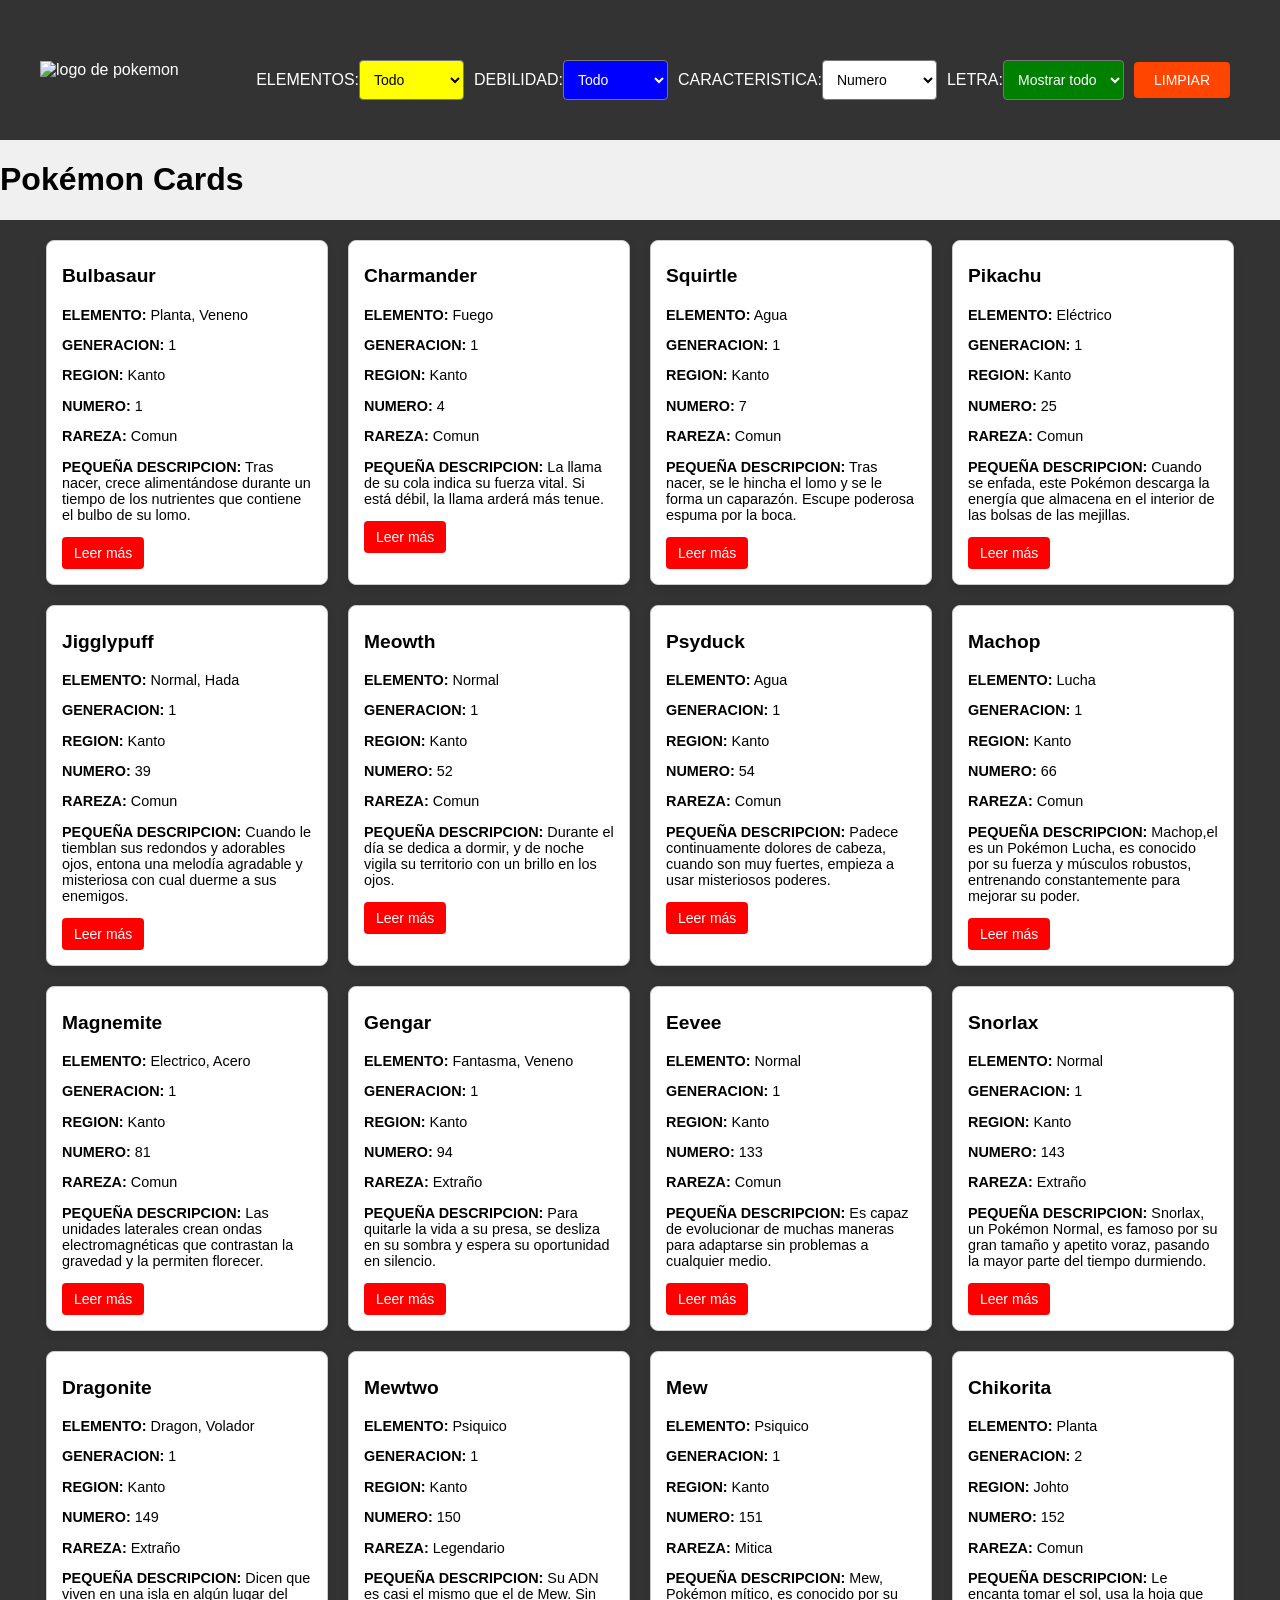
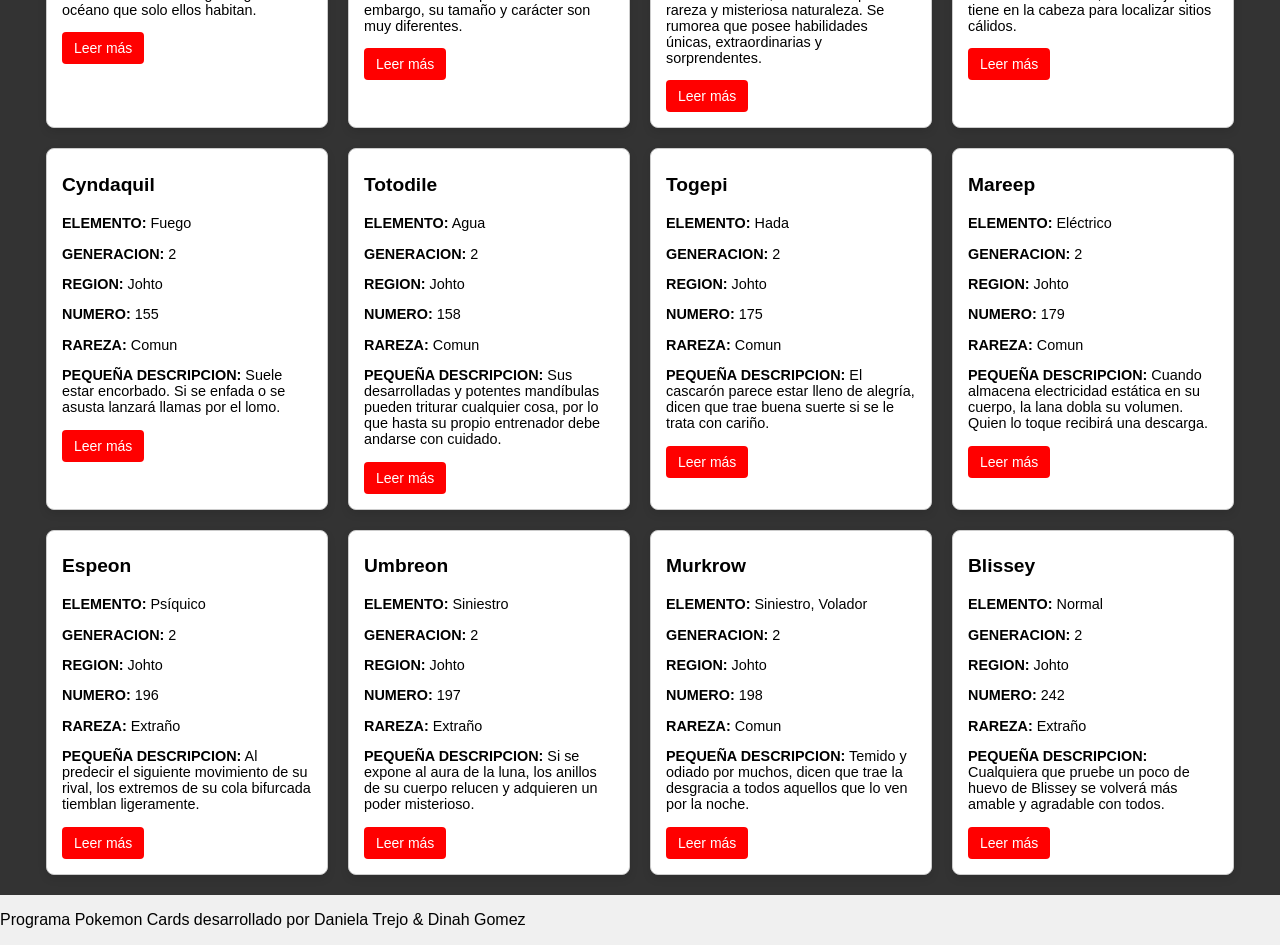
==== commit f421ccdf: "Merge branch 'Daniitrejo:main' into main" ====
--- a/src/index.html
+++ b/src/index.html
@@ -4,130 +4,133 @@
 
 <head>
 
-  <meta charset="UTF-8" />
-  <meta http-equiv="X-UA-Compatible" content="IE=edge" />
-  <meta name="viewport" content="width=device-width, initial-scale=1.0" />
-  <title>PokemonGame</title>
-  <link rel="stylesheet" href="style.css" />
+ <meta charset="UTF-8" />
+ <meta http-equiv="X-UA-Compatible" content="IE=edge" />
+ <meta name="viewport" content="width=device-width, initial-scale=1.0" />
+ <title>PokemonGame</title>
+<link rel="stylesheet" href="style.css" />
 
 </head>
 
-<body>
+ <body>
 
-  <script src="main.js" type="module"></script>
-  <header>
-    <h1></h1>
-    <img src="https://upload.wikimedia.org/wikipedia/commons/1/1a/Pok%C3%A9mon_Trading_Card_Game_logo.svg" alt="logo de pokemon">
+<header class="titulo-con-logo">
+ <img src="https://encrypted-tbn0.gstatic.com/images?q=tbn:ANd9GcSlN7Bom07sPG8XqsISovyOghFONslfqtoxXQ&usqp=CAU" alt="logo de pokemon">
+
+<main>
+
+ <div class="botones desplegables">
+ <label for="elemental"> ELEMENTOS:</label>
+ <select id="elemental" name="elementos" data-testid="select-elementos">
+ <option value="Todo">Todo</option>
+ <option value="Planta">Planta</option>
+ <option value="Agua">Agua</option>
+ <option value="Fuego">Fuego</option>
+ <option value="Veneno">Veneno</option>
+ <option value="Psiquico">Psiquico</option>
+ <option value="Volador">Volador</option>
+ <option value="Fantasma">Fantasma</option>
+ <option value="Electrico">Electrico</option>
+ <option value="Normal">Normal</option>
+ <option value="Hada">Hada</option>
+ <option value="Acero">Acero</option>
+ <option value="Lucha">Lucha</option>
+ <option value="Siniestro">Siniestro</option>
+ <option value="Dragon">Dragon</option>
+  </select>
+
+
+
+ <label for="weakness"> DEBILIDAD:</label>
+ <select id="weakness" name="debilidad" data-testid="select-debilidad">
+ <option value="Todo">Todo</option>
+ <option value="Planta">Planta</option>
+ <option value="Agua">Agua</option>
+ <option value="Fuego">Fuego</option>
+ <option value="Hielo">Hielo</option>
+ <option value="Tierra">Tierra</option>
+ <option value="Roca">Roca</option>
+ <option value="Bicho">Bicho</option>
+ <option value="Veneno">Veneno</option>
+ <option value="Psiquico">Psiquico</option>
+ <option value="Volador">Volador</option>
+ <option value="Fantasma">Fantasma</option>
+ <option value="Electrico">Electrico</option>
+ <option value="Hada">Hada</option>
+ <option value="Acero">Acero</option>
+ <option value="Lucha">Lucha</option>
+ <option value="Siniestro">Siniestro</option>
+ <option value="Dragon">Dragon</option>
+  </select>
+
+
+
+ <label for="order">CARACTERISTICA:</label>
+ <select id="order" name="ordenar" data-testid="select-ordenar">
+ <option value="Numero">Numero</option>
+ <option value="Nombre">Nombre</option>
+ <option value="Generación">Generación</option>
+ <option value="Ataque">Ataque</option>
+ <option value="Defensa">Defensa</option>
+ <option value="Velocidad">Velocidad</option>
+  </select>
+
+
+
+ <label for="word">LETRA:</label>
+ <select id="word" name="alfabeto">
+ <option value="">Mostrar todo</option>
+ <option value="a">A</option>
+ <option value="b">B</option>
+ <option value="C">C</option>
+ <option value="D">D</option>
+ <option value="E">E</option>
+ <option value="F">F</option>
+ <option value="G">G</option>
+ <option value="H">H</option>
+ <option value="I">I</option>
+ <option value="J">J</option>
+ <option value="K">K</option>
+ <option value="L">L</option>
+ <option value="M">M</option>
+ <option value="N">N</option>
+ <option value="O">O</option>
+ <option value="P">P</option>
+ <option value="Q">Q</option>
+ <option value="R">R</option>
+ <option value="S">S</option>
+ <option value="T">T</option>
+ <option value="U">U</option>
+ <option value="V">V</option>
+ <option value="W">W</option>
+ <option value="X">X</option>
+ <option value="Y">Y</option>
+ <option value="Z">Z</option>
+ <option value="Z - A">Z - A</option>
+  </select>
+
+
+  <button id="clear" data-testid="button-borrar">LIMPIAR</button>
+
   </header>
-  
-  <main>
-    <div class="botones desplegables">  <!-- lo estamos usando como un contenedor genérico, para agrupar elementos HTML. clases, botones y desplegables, se utilizan para aplicar estilos CSS específicos a este contenedor y a los elementos dentro de él. -->
-      <label for="elemental">ELEMENTOS:</label> <!-- etiqueta, está asociada con el elemento <select> que tiene el atributo id="elemental". El atributo for en la etiqueta <label> establece una conexión con el <select> correspondiente, -->
-      <select id="elemental" name="elementos" data-testid="select-elementos" > <!-- id Proporciona un identificador único para el menú desplegable. atributo es utilizado para propósitos de (testing), seleccionar este elemento específico en el DOM. -->
-        <option value="Todo">Todo</option>  <!-- etiqueta opción dentro del menú desplegable. Los atributos y contenidos son: v= El valor asociado a esta opción, que se envía al formulario si esta opción está seleccionada. todo texto usuario -->
-        <option value="Planta">Planta</option>
-        <option value="Agua">Agua</option>
-        <option value="Fuego">Fuego</option>
-        <option value="Veneno">Veneno</option>
-        <option value="Psiquico">Psiquico</option>
-        <option value="Volador">Volador</option>
-        <option value="Fantasma">Fantasma</option>
-        <option value="Electrico">Electrico</option>
-        <option value="Normal">Normal</option>
-        <option value="Hada">Hada</option>
-        <option value="Acero">Acero</option>
-        <option value="Lucha">Lucha</option>
-        <option value="Siniestro">Siniestro</option>
-        <option value="Dragon">Dragon</option>
-      </select>
 
-      <label for="weakness">DEBILIDAD:</label>
-      <select id="weakness" name="debilidad" data-testid="select-debilidad" >
-        <option value="Todo">Todo</option>
-        <option value="Planta">Planta</option>
-        <option value="Agua">Agua</option>
-        <option value="Fuego">Fuego</option>
-        <option value="Hielo">Hielo</option>
-        <option value="Tierra">Tierra</option>
-        <option value="Roca">Roca</option>
-        <option value="Bicho">Bicho</option>
-        <option value="Veneno">Veneno</option>
-        <option value="Psiquico">Psiquico</option>
-        <option value="Volador">Volador</option>
-        <option value="Fantasma">Fantasma</option>
-        <option value="Electrico">Electrico</option>
-        <option value="Hada">Hada</option>
-        <option value="Acero">Acero</option>
-        <option value="Lucha">Lucha</option>
-        <option value="Siniestro">Siniestro</option>
-        <option value="Dragon">Dragon</option>
-      </select>
+  <h1>Pokémon Cards</h1>
 
-      <label for="order">CARACTERISTICA:</label>
-      <select id="order" name="ordenar" data-testid="select-ordenar" >
-        <option value="Numero">Numero</option>
-        <option value="Nombre">Nombre</option>
-        <option value="Generación">Generación</option>
-        <option value="Ataque">Ataque</option>
-        <option value="Defensa">Defensa</option>
-        <option value="Velocidad">Velocidad</option>
-      </select>
+</div>
 
-      <label for="word">ALFABETICAMENTE:</label>
-      <select id="word" name="alfabeto" >
-        <option value="">Mostrar todo</option>
-        <option value="a">A</option>
-        <option value="b">B</option>
-        <option value="c">C</option>
-        <option value="d">D</option>
-        <option value="e">E</option>
-        <option value="f">F</option>
-        <option value="g">G</option>
-        <option value="h">H</option>
-        <option value="i">I</option>
-        <option value="j">J</option>
-        <option value="k">K</option>
-        <option value="l">L</option>
-        <option value="m">M</option>
-        <option value="n">N</option>
-        <option value="o">O</option>
-        <option value="p">P</option>
-        <option value="q">Q</option>
-        <option value="r">R</option>
-        <option value="s">S</option>
-        <option value="t">T</option>
-        <option value="u">U</option>
-        <option value="v">V</option>
-        <option value="w">W</option>
-        <option value="x">X</option>
-        <option value="y">Y</option>
-        <option value="z">Z</option>
-        <option value="z-a">Z - A</option>
-      </select>
+ <div id="root">
+ <ul
+ id="pokemon-list"
+ itemscope
+ itemtype="http://schema.org/ItemList"
+ ></ul>
+ </div>
+ </main>
 
-      <button id="clear" data-testid="button-borrar">LIMPIAR</button> <!-- botón "LIMPIAR", que tiene un identificador id=clear, para su manipulación y un atributo data-testid para propósitos de prueba. --> 
-    </div>
+ <script src="main.js" type="module"></script>
 
-    <!-- Contenedor para promedio de velocidad -->
-    <div id="average-speed" style="text-align: center; margin-top: 20px; font-size: 1.2em;"><!--  crea id contenedor de bloque único para seleccionar en otros archivos,--> 
-      <!-- Aquí se mostrará el promedio de velocidad -->
-    </div>
-
-    <div id="root"> <!-- renderizar contenido dinámico, como la lista de Pokémon. -->
-      <ul id="pokemon-list"  
-       itemscope
-       itemtype="http://schema.org/ItemList">
-        <!-- los elementos <li> están justificados en view --> 
-        <!-- este elemento y sus descendientes forman un scope (alcance) de datos estructurados.
-         Define el tipo de datos estructurados utilizando la especificación de Schema.org. En este caso, indica que el elemento es una lista de ítems.--> 
-      </ul>
-    </div> 
-
-  </main>
-  
-  <footer>
-    <p>Programa Pokémon Cards desarrollado por Daniela Trejo &amp; Dinah Gomez</p>
-  </footer>
-  </body>
-  </html>
-
+ <footer>
+ <p>Programa Pokemon Cards desarrollado por Daniela Trejo & Dinah Gomez</p>
+ </footer>
+ </body>
+</html>
--- a/src/style.css
+++ b/src/style.css
@@ -1,199 +1,170 @@
-/* Estilos para el encabezado */
-header {
-  background-color: #ffffff; /* Color de fondo blanco */
-  padding: 10px; /* Espacio interior alrededor del contenido */
-  text-align: center; /* Alineación centrada del contenido */
-}
-
-
 /* Estilos para el contenedor principal */
 body {
-  font-family: Arial, sans-serif; /* Fuente de texto */
-  background-color: #f0f0f0; /* Color de fondo gris claro */
-  margin: 0; /* Elimina el margen por defecto */
-  padding: 0; /* Elimina el padding por defecto */
+  font-family: Arial, sans-serif;
+  background-color: #f0f0f0;
+  margin: 0;
+  padding: 0;
 }
 
 /* Estilos para el encabezado con el logo */
-header {
-  display: flex; /* Utiliza flexbox para alinear elementos */
-  justify-content: center; /* Alinea el contenido en el centro horizontalmente */
-  align-items: center; /* Alinea el contenido en el centro verticalmente */
-  padding: 0; /* Espacio interior alrededor del contenido */
-  background-color: #333; /* Color de fondo negro */
-  width: 100%; /* Ancho completo */
-  height: 150px; /* Altura fija */
-  overflow: hidden; /* Oculta el contenido que se desborde */
+.titulo-con-logo {
+  display: flex;
+  align-items: center;
+  justify-content: space-between;
+  padding: 40px;
+  background-color: #333;
+  color: white;
 }
 
-header img {
-  width: 100%; /* Ancho completo */
-  height: auto; /* Altura automática */
-  max-height: 150px; /* Altura máxima */
-  object-fit: contain; /* Contiene la imagen dentro del contenedor */
-  margin: 0; /* Sin margen */
+.titulo-con-logo img {
+  max-height: 80px;
+  margin-right: 40px; /* Aumento del margen derecho para más espacio */
 }
 
-/* Ocultar el título si no es necesario */
-header h1 {
-  display: none; /* No mostrar el título */
+.titulo-con-logo h1 {
+  margin: 0;
+  font-size: 2em; /* Título un poco más grande */
 }
 
 /* Estilos para el contenedor de botones y selects */
 .botones {
-  display: flex; /* Utiliza flexbox para alinear elementos */
-  justify-content: space-around; /* Espacio alrededor de los elementos */
-  align-items: center; /* Alinea los elementos verticalmente en el centro */
-  margin-top: 20px; /* Margen superior */
+  display: flex;
+  justify-content: space-around;
+  align-items: center;
+  margin-top: 20px;
 }
 
 .botones select,
 .botones button {
-  padding: 10px; /* Espacio interior */
-  font-size: 14px; /* Tamaño de la fuente */
-  border-radius: 4px; /* Bordes redondeados */
-  cursor: pointer; /* Cambia el cursor al pasar el ratón */
+  padding: 10px;
+  font-size: 14px;
+  border-radius: 4px;
+  cursor: pointer;
   margin-right: 10px; /* Espacio entre botones */
 }
 
 /* Colores para los botones desplegables */
 .botones select:nth-of-type(1) {
-  background-color: yellow; /* Color de fondo amarillo */
-  color: black; /* Color del texto negro */
+  background-color: yellow; /* Amarillo */
+  color: black;
 }
 
 .botones select:nth-of-type(2) {
-  background-color: blue; /* Color de fondo azul */
-  color: white; /* Color del texto blanco */
+  background-color: blue; /* Azul */
+  color: white;
 }
 
 .botones select:nth-of-type(3) {
-  background-color: orangered; /* Color de fondo naranja */
-  color: white; /* Color del texto blanco */
+  background-color: white; /* Blanco */
+  color: black;
 }
 
 .botones select:nth-of-type(4) {
-  background-color: green; /* Color de fondo verde */
-  color: white; /* Color del texto blanco */
+  background-color: green; /* Verde */
+  color: white;
 }
 
 /* Estilos para el botón "BORRAR" */
 #clear {
-  background-color: black; /* Color de fondo negro */
-  color: white; /* Color del texto blanco */
-  border: none; /* Sin borde */
-  padding: 10px 20px; /* Espacio interior */
-  font-size: 14px; /* Tamaño de la fuente */
-  cursor: pointer; /* Cambia el cursor al pasar el ratón */
-  border-radius: 4px; /* Bordes redondeados */
-  transition: background-color 0.3s ease; /* Transición suave al cambiar el color de fondo */
+  background-color: #ff4500; /* Naranja */
+  color: white;
+  border: none;
+  padding: 10px 20px;
+  font-size: 14px;
+  cursor: pointer;
+  border-radius: 4px;
+  transition: background-color 0.3s ease;
 }
 
 #clear:hover {
-  background-color: #cc3700; /* Color de fondo naranja oscuro al hacer hover */
+  background-color: #cc3700; /* Naranja más oscuro al hacer hover */
 }
 
 /* Estilos para la lista de Pokémon */
 ul#pokemon-list {
-  list-style-type: none; /* Sin estilo de lista por defecto */
-  padding: 20px; /* Espacio interior */
-  display: flex; /* Utiliza flexbox para alinear elementos */
-  flex-wrap: wrap; /* Permite que los elementos se envuelvan a la siguiente línea */
-  gap: 20px; /* Espacio entre elementos */
-  justify-content: center; /* Alinea los elementos en el centro */
+  list-style-type: none;
+  padding: 20px;
+  display: flex;
+  flex-wrap: wrap;
+  gap: 20px;
+  justify-content: center;
   background-color: #333; /* Fondo negro para el contenedor de las tarjetas */
 }
 
 ul#pokemon-list li {
-  width: 250px; /* Ancho fijo */
-  background-color: white; /* Fondo blanco */
-  border: 1px solid #ccc; /* Borde gris claro */
-  padding: 15px; /* Espacio interior */
-  border-radius: 8px; /* Bordes redondeados */
-  box-shadow: 0 4px 8px rgba(0, 0, 0, 0.1); /* Sombra de caja */
-  position: relative; /* Posición relativa */
-  overflow: hidden; /* Oculta el contenido que se desborde */
-  transition: transform 0.3s ease; /* Transición suave para la transformación */
+  width: 250px;
+  background-color: #fff;
+  border: 1px solid #ccc;
+  padding: 15px;
+  border-radius: 8px;
+  box-shadow: 0 4px 8px rgba(0, 0, 0, 0.1);
+  position: relative;
+  overflow: hidden;
+  transition: transform 0.3s ease;
 }
 
 ul#pokemon-list li:hover {
-  transform: scale(1.03); /* Escala ligeramente al hacer hover */
+  transform: scale(1.03);
 }
 
 ul#pokemon-list li img {
-  width: 100%; /* Ancho completo */
-  height: auto; /* Altura automática */
-  border-radius: 8px; /* Bordes redondeados */
+  width: 100%;
+  height: auto;
+  border-radius: 8px;
 }
 
 ul#pokemon-list li h3 {
-  font-size: 1.2em; /* Tamaño de la fuente */
-  margin-top: 0.5em; /* Margen superior */
+  font-size: 1.2em;
+  margin-top: 0.5em;
 }
 
 ul#pokemon-list li p {
-  font-size: 0.9em; /* Tamaño de la fuente */
-  margin-top: 0.5em; /* Margen superior */
+  font-size: 0.9em;
+  margin-top: 0.5em;
 }
 
 ul#pokemon-list li .details {
-  display: none; /* No mostrar los detalles por defecto */
-  padding-top: 10px; /* Espacio superior */
+  display: none;
+  padding-top: 10px;
 }
 
 ul#pokemon-list li .details p {
-  margin-top: 5px; /* Margen superior */
+  margin-top: 5px;
 }
 
 ul#pokemon-list li .read-more-button {
-  background-color: #ff4500; /* Color de fondo naranja */
-  color: white; /* Color del texto blanco */
-  border: none; /* Sin borde */
-  padding: 8px 12px; /* Espacio interior */
-  font-size: 14px; /* Tamaño de la fuente */
-  cursor: pointer; /* Cambia el cursor al pasar el ratón */
-  border-radius: 4px; /* Bordes redondeados */
-  transition: background-color 0.3s ease; /* Transición suave al cambiar el color de fondo */
+  background-color: #ff4500; /* Naranja */
+  color: white;
+  border: none;
+  padding: 8px 12px;
+  font-size: 14px;
+  cursor: pointer;
+  border-radius: 4px;
+  transition: background-color 0.3s ease;
 }
 
 ul#pokemon-list li .read-more-button:hover {
-  background-color: #cc3700; /* Color de fondo naranja oscuro al hacer hover */
+  background-color: #cc3700; /* Naranja más oscuro al hacer hover */
 }
 
 ul#pokemon-list li:hover .details {
-  display: block; /* Mostrar los detalles al hacer hover */
+  display: block;
 }
-
 .hidden {
-  display: none; /* No mostrar el elemento */
+  display: none;
 }
-
-/* Estilos para los elementos <li> */
-li {
-  color: black; /* Color del texto negro */
-}
-
 /* Estilos para el botón "Leer más" y "Leer menos" */
 .flip-btn {
-  background-color: red; /* Color de fondo rojo */
-  color: white; /* Color del texto blanco */
-  border: none; /* Sin borde */
-  padding: 8px 12px; /* Espacio interior */
-  font-size: 14px; /* Tamaño de la fuente */
-  cursor: pointer; /* Cambia el cursor al pasar el ratón */
-  border-radius: 4px; /* Bordes redondeados */
-  transition: background-color 0.3s ease; /* Transición suave al cambiar el color de fondo */
+  background-color: red; /* Cambia el color a rojo */
+  color: white;
+  border: none;
+  padding: 8px 12px;
+  font-size: 14px;
+  cursor: pointer;
+  border-radius: 4px;
+  transition: background-color 0.3s ease;
 }
 
 .flip-btn:hover {
-  background-color: darkred; /* Color de fondo rojo oscuro al hacer hover */
+  background-color: darkred; /* Color más oscuro al hacer hover */
 }
-
-/* Estilos para el pie de página */
-footer {
-  background-color: #f0f0f0; /* Color de fondo gris claro */
-  padding: 10px; /* Espacio interior */
-  text-align: center; /* Alineación centrada del texto */
-}
-
-
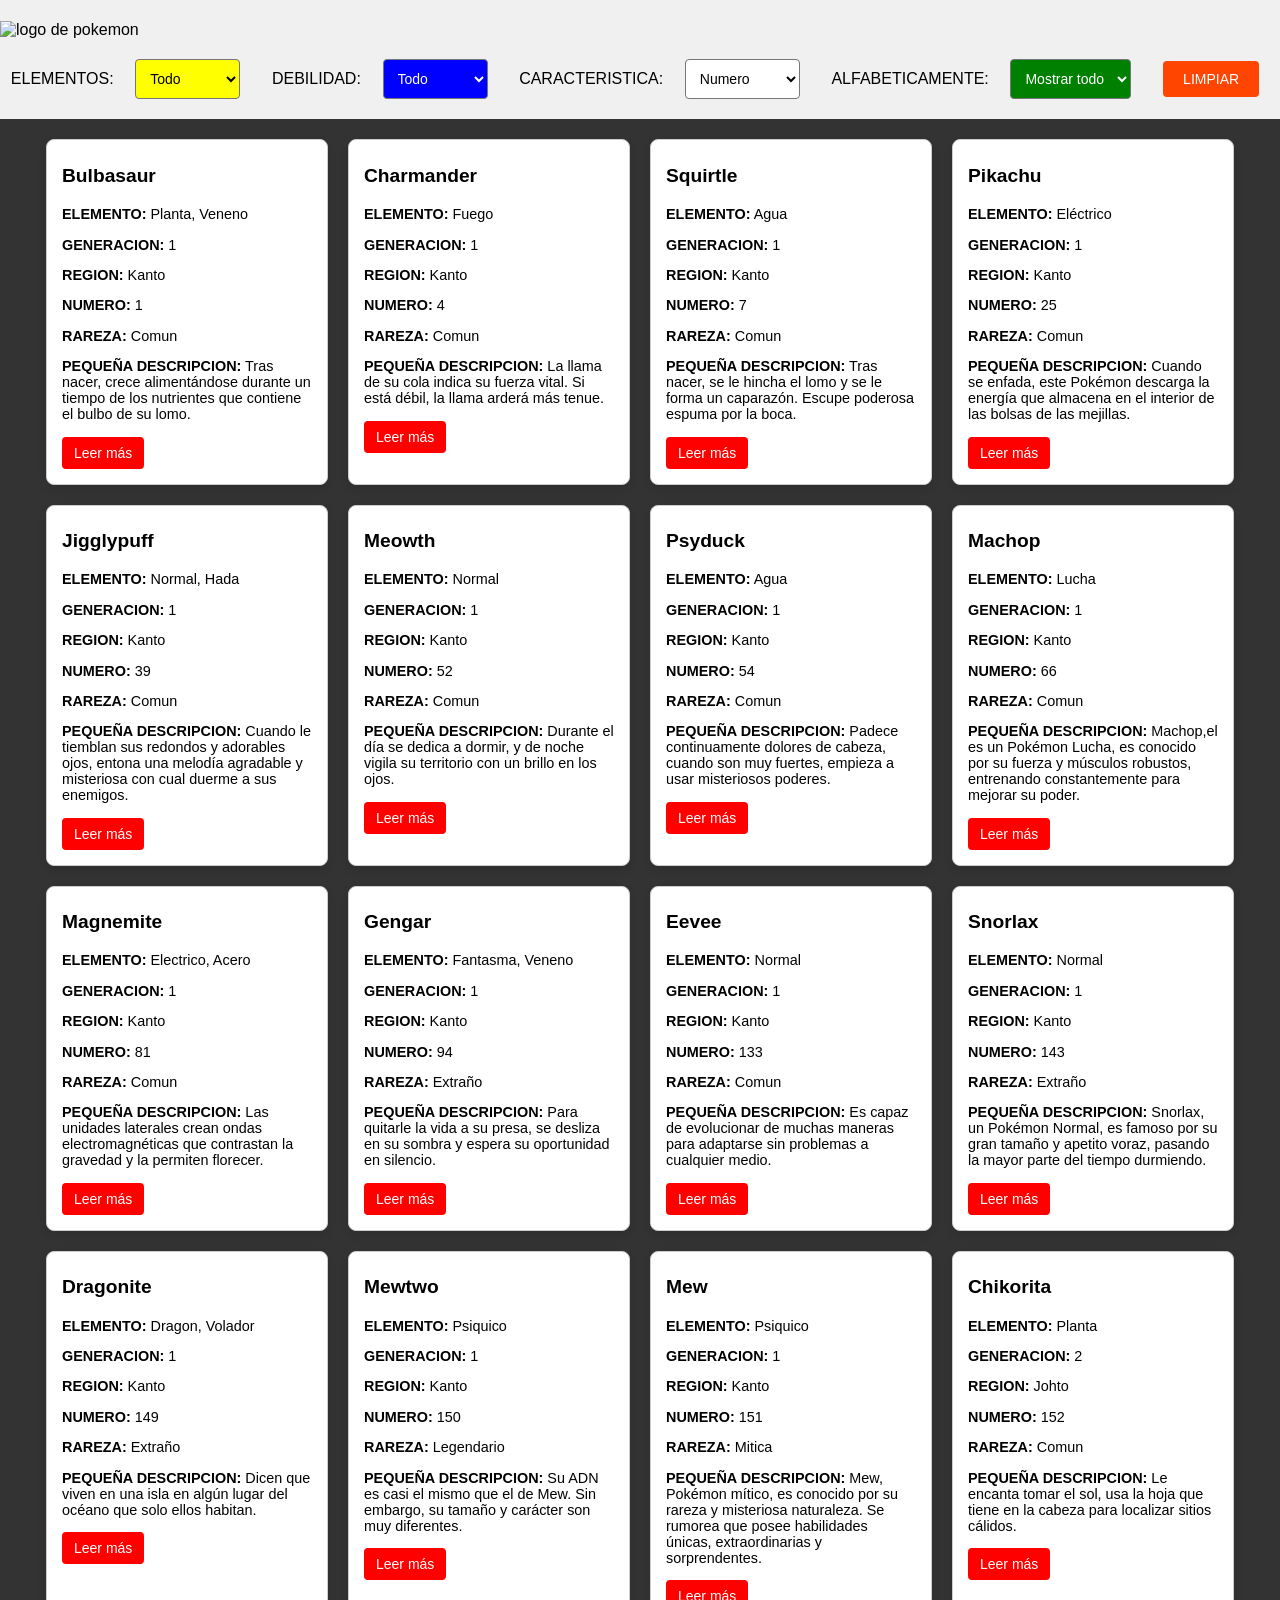
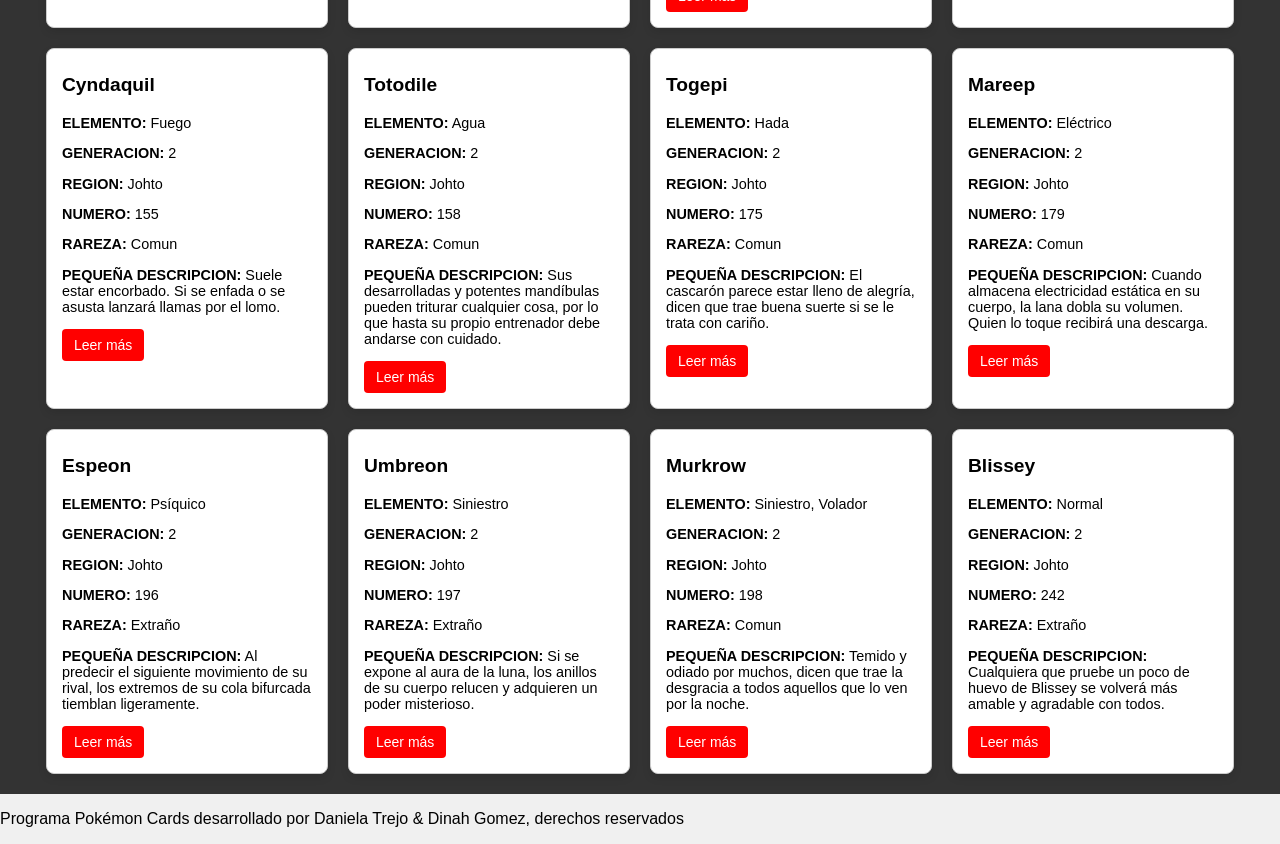
==== commit 8d6a8b01: "derechos reservados" ====
--- a/src/index.html
+++ b/src/index.html
@@ -4,133 +4,130 @@
 
 <head>
 
- <meta charset="UTF-8" />
- <meta http-equiv="X-UA-Compatible" content="IE=edge" />
- <meta name="viewport" content="width=device-width, initial-scale=1.0" />
- <title>PokemonGame</title>
-<link rel="stylesheet" href="style.css" />
+  <meta charset="UTF-8" />
+  <meta http-equiv="X-UA-Compatible" content="IE=edge" />
+  <meta name="viewport" content="width=device-width, initial-scale=1.0" />
+  <title>PokemonGame</title>
+  <link rel="stylesheet" href="style.css" />
 
 </head>
 
- <body>
+<body>
 
-<header class="titulo-con-logo">
- <img src="https://encrypted-tbn0.gstatic.com/images?q=tbn:ANd9GcSlN7Bom07sPG8XqsISovyOghFONslfqtoxXQ&usqp=CAU" alt="logo de pokemon">
+  <script src="main.js" type="module"></script>
+  <header>
+    <h1></h1>
+    <img src="https://upload.wikimedia.org/wikipedia/commons/1/1a/Pok%C3%A9mon_Trading_Card_Game_logo.svg" alt="logo de pokemon">
+  </header>
+  
+  <main>
+    <div class="botones desplegables">  <!-- lo estamos usando como un contenedor genérico, para agrupar elementos HTML. clases, botones y desplegables, se utilizan para aplicar estilos CSS específicos a este contenedor y a los elementos dentro de él. -->
+      <label for="elemental">ELEMENTOS:</label> <!-- etiqueta, está asociada con el elemento <select> que tiene el atributo id="elemental". El atributo for en la etiqueta <label> establece una conexión con el <select> correspondiente, -->
+      <select id="elemental" name="elementos" data-testid="select-elementos" > <!-- id Proporciona un identificador único para el menú desplegable. atributo es utilizado para propósitos de (testing), seleccionar este elemento específico en el DOM. -->
+        <option value="Todo">Todo</option>  <!-- etiqueta opción dentro del menú desplegable. Los atributos y contenidos son: v= El valor asociado a esta opción, que se envía al formulario si esta opción está seleccionada. todo texto usuario -->
+        <option value="Planta">Planta</option>
+        <option value="Agua">Agua</option>
+        <option value="Fuego">Fuego</option>
+        <option value="Veneno">Veneno</option>
+        <option value="Psiquico">Psiquico</option>
+        <option value="Volador">Volador</option>
+        <option value="Fantasma">Fantasma</option>
+        <option value="Electrico">Electrico</option>
+        <option value="Normal">Normal</option>
+        <option value="Hada">Hada</option>
+        <option value="Acero">Acero</option>
+        <option value="Lucha">Lucha</option>
+        <option value="Siniestro">Siniestro</option>
+        <option value="Dragon">Dragon</option>
+      </select>
 
-<main>
+      <label for="weakness">DEBILIDAD:</label>
+      <select id="weakness" name="debilidad" data-testid="select-debilidad" >
+        <option value="Todo">Todo</option>
+        <option value="Planta">Planta</option>
+        <option value="Agua">Agua</option>
+        <option value="Fuego">Fuego</option>
+        <option value="Hielo">Hielo</option>
+        <option value="Tierra">Tierra</option>
+        <option value="Roca">Roca</option>
+        <option value="Bicho">Bicho</option>
+        <option value="Veneno">Veneno</option>
+        <option value="Psiquico">Psiquico</option>
+        <option value="Volador">Volador</option>
+        <option value="Fantasma">Fantasma</option>
+        <option value="Electrico">Electrico</option>
+        <option value="Hada">Hada</option>
+        <option value="Acero">Acero</option>
+        <option value="Lucha">Lucha</option>
+        <option value="Siniestro">Siniestro</option>
+        <option value="Dragon">Dragon</option>
+      </select>
 
- <div class="botones desplegables">
- <label for="elemental"> ELEMENTOS:</label>
- <select id="elemental" name="elementos" data-testid="select-elementos">
- <option value="Todo">Todo</option>
- <option value="Planta">Planta</option>
- <option value="Agua">Agua</option>
- <option value="Fuego">Fuego</option>
- <option value="Veneno">Veneno</option>
- <option value="Psiquico">Psiquico</option>
- <option value="Volador">Volador</option>
- <option value="Fantasma">Fantasma</option>
- <option value="Electrico">Electrico</option>
- <option value="Normal">Normal</option>
- <option value="Hada">Hada</option>
- <option value="Acero">Acero</option>
- <option value="Lucha">Lucha</option>
- <option value="Siniestro">Siniestro</option>
- <option value="Dragon">Dragon</option>
-  </select>
+      <label for="order">CARACTERISTICA:</label>
+      <select id="order" name="ordenar" data-testid="select-ordenar" >
+        <option value="Numero">Numero</option>
+        <option value="Nombre">Nombre</option>
+        <option value="Generación">Generación</option>
+        <option value="Ataque">Ataque</option>
+        <option value="Defensa">Defensa</option>
+        <option value="Velocidad">Velocidad</option>
+      </select>
 
+      <label for="word">ALFABETICAMENTE:</label>
+      <select id="word" name="alfabeto" >
+        <option value="">Mostrar todo</option>
+        <option value="a">A</option>
+        <option value="b">B</option>
+        <option value="c">C</option>
+        <option value="d">D</option>
+        <option value="e">E</option>
+        <option value="f">F</option>
+        <option value="g">G</option>
+        <option value="h">H</option>
+        <option value="i">I</option>
+        <option value="j">J</option>
+        <option value="k">K</option>
+        <option value="l">L</option>
+        <option value="m">M</option>
+        <option value="n">N</option>
+        <option value="o">O</option>
+        <option value="p">P</option>
+        <option value="q">Q</option>
+        <option value="r">R</option>
+        <option value="s">S</option>
+        <option value="t">T</option>
+        <option value="u">U</option>
+        <option value="v">V</option>
+        <option value="w">W</option>
+        <option value="x">X</option>
+        <option value="y">Y</option>
+        <option value="z">Z</option>
+        <option value="z-a">Z - A</option>
+      </select>
 
+      <button id="clear" data-testid="button-borrar">LIMPIAR</button> <!-- botón "LIMPIAR", que tiene un identificador id=clear, para su manipulación y un atributo data-testid para propósitos de prueba. --> 
+    </div>
 
- <label for="weakness"> DEBILIDAD:</label>
- <select id="weakness" name="debilidad" data-testid="select-debilidad">
- <option value="Todo">Todo</option>
- <option value="Planta">Planta</option>
- <option value="Agua">Agua</option>
- <option value="Fuego">Fuego</option>
- <option value="Hielo">Hielo</option>
- <option value="Tierra">Tierra</option>
- <option value="Roca">Roca</option>
- <option value="Bicho">Bicho</option>
- <option value="Veneno">Veneno</option>
- <option value="Psiquico">Psiquico</option>
- <option value="Volador">Volador</option>
- <option value="Fantasma">Fantasma</option>
- <option value="Electrico">Electrico</option>
- <option value="Hada">Hada</option>
- <option value="Acero">Acero</option>
- <option value="Lucha">Lucha</option>
- <option value="Siniestro">Siniestro</option>
- <option value="Dragon">Dragon</option>
-  </select>
+    <!-- Contenedor para promedio de velocidad -->
+    <div id="average-speed" style="text-align: center; margin-top: 20px; font-size: 1.2em;"><!--  crea id contenedor de bloque único para seleccionar en otros archivos,--> 
+      <!-- Aquí se mostrará el promedio de velocidad -->
+    </div>
 
+    <div id="root"> <!-- renderizar contenido dinámico, como la lista de Pokémon. -->
+      <ul id="pokemon-list"  
+       itemscope
+       itemtype="http://schema.org/ItemList">
+        <!-- los elementos <li> están justificados en view --> 
+        <!-- este elemento y sus descendientes forman un scope (alcance) de datos estructurados.
+         Define el tipo de datos estructurados utilizando la especificación de Schema.org. En este caso, indica que el elemento es una lista de ítems.--> 
+      </ul>
+    </div> 
 
+  </main>
+  
+  <footer>
+    <p>Programa Pokémon Cards desarrollado por Daniela Trejo &amp; Dinah Gomez, derechos reservados</p>
+  </footer>
+  </body>
+  </html>
 
- <label for="order">CARACTERISTICA:</label>
- <select id="order" name="ordenar" data-testid="select-ordenar">
- <option value="Numero">Numero</option>
- <option value="Nombre">Nombre</option>
- <option value="Generación">Generación</option>
- <option value="Ataque">Ataque</option>
- <option value="Defensa">Defensa</option>
- <option value="Velocidad">Velocidad</option>
-  </select>
-
-
-
- <label for="word">LETRA:</label>
- <select id="word" name="alfabeto">
- <option value="">Mostrar todo</option>
- <option value="a">A</option>
- <option value="b">B</option>
- <option value="C">C</option>
- <option value="D">D</option>
- <option value="E">E</option>
- <option value="F">F</option>
- <option value="G">G</option>
- <option value="H">H</option>
- <option value="I">I</option>
- <option value="J">J</option>
- <option value="K">K</option>
- <option value="L">L</option>
- <option value="M">M</option>
- <option value="N">N</option>
- <option value="O">O</option>
- <option value="P">P</option>
- <option value="Q">Q</option>
- <option value="R">R</option>
- <option value="S">S</option>
- <option value="T">T</option>
- <option value="U">U</option>
- <option value="V">V</option>
- <option value="W">W</option>
- <option value="X">X</option>
- <option value="Y">Y</option>
- <option value="Z">Z</option>
- <option value="Z - A">Z - A</option>
-  </select>
-
-
-  <button id="clear" data-testid="button-borrar">LIMPIAR</button>
-
-  </header>
-
-  <h1>Pokémon Cards</h1>
-
-</div>
-
- <div id="root">
- <ul
- id="pokemon-list"
- itemscope
- itemtype="http://schema.org/ItemList"
- ></ul>
- </div>
- </main>
-
- <script src="main.js" type="module"></script>
-
- <footer>
- <p>Programa Pokemon Cards desarrollado por Daniela Trejo & Dinah Gomez</p>
- </footer>
- </body>
-</html>
